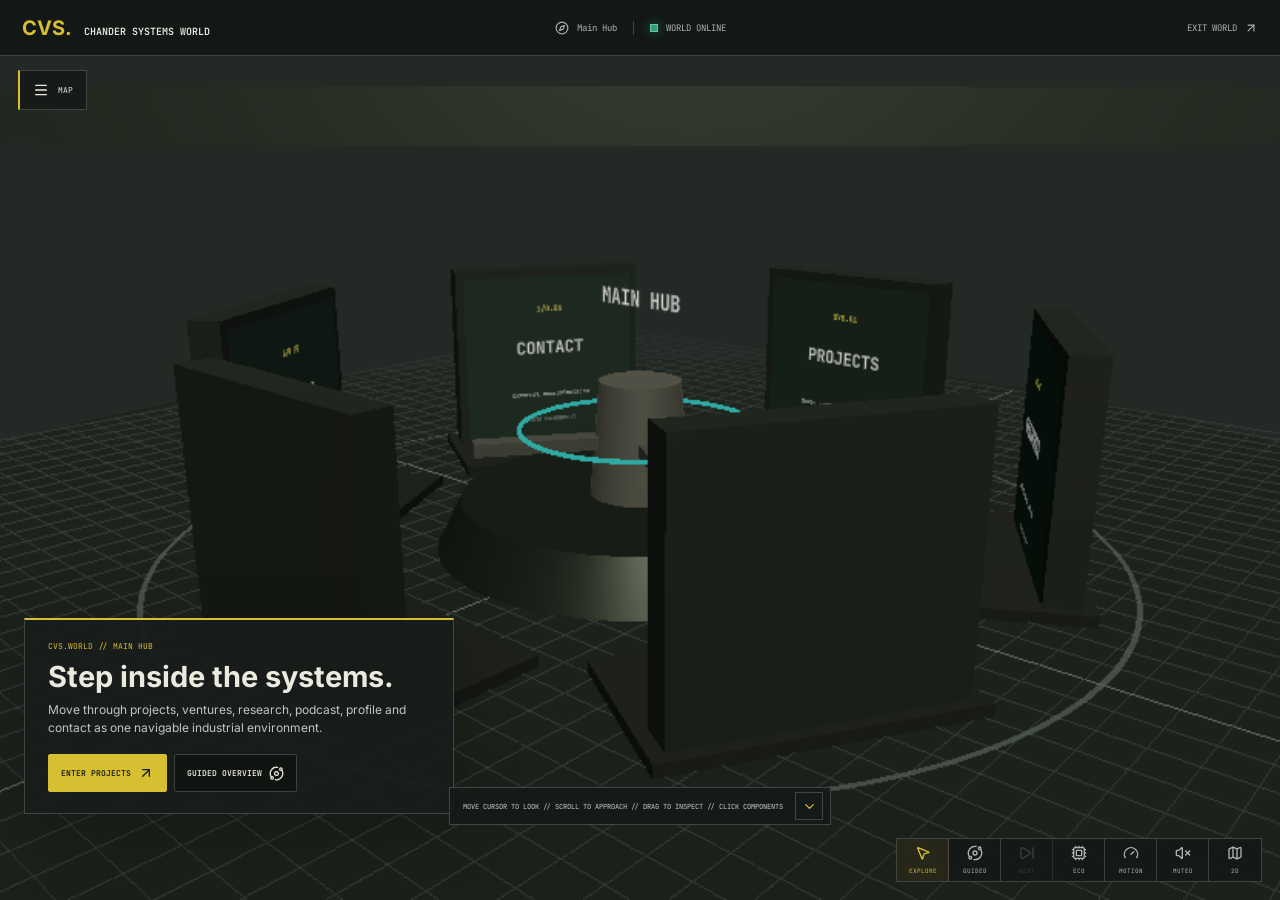
==== chander-portfolio/world/index.html @ 095a2e80 "Publish Chander portfolio deployment" ====
<!DOCTYPE html><html lang="en"><head><meta charSet="utf-8"/><link rel="preconnect" href="/" crossorigin=""/><meta name="viewport" content="width=device-width, initial-scale=1"/><link rel="stylesheet" href="/chander-portfolio/_next/static/chunks/0qh0tvttr1dg1.css" data-precedence="next"/><link rel="stylesheet" href="/chander-portfolio/_next/static/chunks/2qxoc62-tq6jc.css" data-precedence="next"/><link rel="preload" as="script" fetchPriority="low" href="/chander-portfolio/_next/static/chunks/1u8kf-cumb-f7.js"/><script src="/chander-portfolio/_next/static/chunks/0ro772wcmsc4w.js" async=""></script><script src="/chander-portfolio/_next/static/chunks/09uts2_ifw52c.js" async=""></script><script src="/chander-portfolio/_next/static/chunks/3jh1u-s3k0bkk.js" async=""></script><script src="/chander-portfolio/_next/static/chunks/turbopack-1hiw7lk862gdo.js" async=""></script><script src="/chander-portfolio/_next/static/chunks/158myu8e_yme3.js" async=""></script><script src="/chander-portfolio/_next/static/chunks/26le5fy8g_hta.js" async=""></script><script src="/chander-portfolio/_next/static/chunks/2op7e3p19cf33.js" async=""></script><script src="/chander-portfolio/_next/static/chunks/0wghgjiuj_kxo.js" async=""></script><script src="/chander-portfolio/_next/static/chunks/3t_c0poyshn_c.js" async=""></script><script src="/chander-portfolio/_next/static/chunks/0rt7elh2aigcx.js" async=""></script><title>Chander Systems World | Interactive Automation Portfolio</title><meta name="description" content="Explore Chander Vinayak Sharma&#x27;s industrial automation portfolio as an interactive 3D engineering world with a simulated Motion and Safety laboratory."/><link rel="icon" href="/chander-portfolio/icon.svg?icon.0dpcyqkmdi800.svg" sizes="any" type="image/svg+xml"/><script src="/chander-portfolio/_next/static/chunks/0cz1d0mv5g_q7.js" noModule=""></script></head><body><div hidden=""><!--$--><!--/$--></div><script>(()=>{try{const n=performance.getEntriesByType('navigation')[0];const full=n?.type==='reload'||!sessionStorage.getItem('cvs-normal-entry-ready-v1');document.documentElement.dataset.cvsLoader=full?'full':'skip'}catch(e){document.documentElement.dataset.cvsLoader='full'}})();</script><main class="world-module__HOetxW__worldShell " data-world-mode="hub" data-interaction-mode="EXPLORE" data-world-initialized="false" data-render-quality="balanced" data-reduced-motion="false" data-camera-transitioning="false" data-safety-cable-connected="false" data-last-machine-event="SYSTEM OFF // CONNECT SAFETY LOOP" data-material-state="OFF" data-material-last-event="CELL OFF // POWER ON TO INITIALIZE" data-material-running="false" data-material-alarm="" data-material-throughput="0" data-material-rejects="0" data-material-box-progress="0" data-systems-room="amr-fleet" data-systems-status="READY" data-systems-alarm="" data-systems-last-event="000 // ROOM INITIALIZED" data-systems-elapsed="0.00" data-systems-position="0.0000" data-reliability-rms="0.0000" data-reliability-baseline-progress="0.0000" data-kairolog-records="" data-kairolog-lag="" data-latrack-workflow="" data-selected-component="" data-inspection-layer="" data-hovered-component="" data-cable-dragging="false" data-active-movable-object-count="1"></main><!--$--><!--/$--><script src="/chander-portfolio/_next/static/chunks/1u8kf-cumb-f7.js" id="_R_" async=""></script><script>(self.__next_f=self.__next_f||[]).push([0])</script><script>self.__next_f.push([1,"1:\"$Sreact.fragment\"\n2:I[39756,[\"/chander-portfolio/_next/static/chunks/158myu8e_yme3.js\"],\"default\"]\n3:I[37457,[\"/chander-portfolio/_next/static/chunks/158myu8e_yme3.js\"],\"default\"]\n4:I[34202,[\"/chander-portfolio/_next/static/chunks/158myu8e_yme3.js\",\"/chander-portfolio/_next/static/chunks/26le5fy8g_hta.js\",\"/chander-portfolio/_next/static/chunks/2op7e3p19cf33.js\",\"/chander-portfolio/_next/static/chunks/0wghgjiuj_kxo.js\",\"/chander-portfolio/_next/static/chunks/3t_c0poyshn_c.js\",\"/chander-portfolio/_next/static/chunks/0rt7elh2aigcx.js\"],\"default\"]\n5:I[97367,[\"/chander-portfolio/_next/static/chunks/158myu8e_yme3.js\"],\"OutletBoundary\"]\n6:\"$Sreact.suspense\"\n9:I[97367,[\"/chander-portfolio/_next/static/chunks/158myu8e_yme3.js\"],\"ViewportBoundary\"]\nb:I[97367,[\"/chander-portfolio/_next/static/chunks/158myu8e_yme3.js\"],\"MetadataBoundary\"]\nd:I[68027,[\"/chander-portfolio/_next/static/chunks/158myu8e_yme3.js\"],\"default\",1]\n:HL[\"/chander-portfolio/_next/static/chunks/0qh0tvttr1dg1.css\",\"style\"]\n:HC[\"/\",\"\"]\n:HL[\"/chander-portfolio/_next/static/chunks/2qxoc62-tq6jc.css\",\"style\"]\n"])</script><script>self.__next_f.push([1,"0:{\"P\":null,\"c\":[\"\",\"world\",\"\"],\"q\":\"\",\"i\":false,\"f\":[[[\"\",{\"children\":[\"world\",{\"children\":[\"__PAGE__\",{}]}]},\"$undefined\",\"$undefined\",16],[[\"$\",\"$1\",\"c\",{\"children\":[[[\"$\",\"link\",\"0\",{\"rel\":\"stylesheet\",\"href\":\"/chander-portfolio/_next/static/chunks/0qh0tvttr1dg1.css\",\"precedence\":\"next\",\"crossOrigin\":\"$undefined\",\"nonce\":\"$undefined\"}],[\"$\",\"script\",\"script-0\",{\"src\":\"/chander-portfolio/_next/static/chunks/158myu8e_yme3.js\",\"async\":true,\"nonce\":\"$undefined\"}]],[\"$\",\"html\",null,{\"lang\":\"en\",\"children\":[\"$\",\"body\",null,{\"children\":[[\"$\",\"script\",null,{\"dangerouslySetInnerHTML\":{\"__html\":\"(()=\u003e{try{const n=performance.getEntriesByType('navigation')[0];const full=n?.type==='reload'||!sessionStorage.getItem('cvs-normal-entry-ready-v1');document.documentElement.dataset.cvsLoader=full?'full':'skip'}catch(e){document.documentElement.dataset.cvsLoader='full'}})();\"}}],[\"$\",\"$L2\",null,{\"parallelRouterKey\":\"children\",\"error\":\"$undefined\",\"errorStyles\":\"$undefined\",\"errorScripts\":\"$undefined\",\"template\":[\"$\",\"$L3\",null,{}],\"templateStyles\":\"$undefined\",\"templateScripts\":\"$undefined\",\"notFound\":[[[\"$\",\"title\",null,{\"children\":\"404: This page could not be found.\"}],[\"$\",\"div\",null,{\"style\":{\"fontFamily\":\"system-ui,\\\"Segoe UI\\\",Roboto,Helvetica,Arial,sans-serif,\\\"Apple Color Emoji\\\",\\\"Segoe UI Emoji\\\"\",\"height\":\"100vh\",\"textAlign\":\"center\",\"display\":\"flex\",\"flexDirection\":\"column\",\"alignItems\":\"center\",\"justifyContent\":\"center\"},\"children\":[\"$\",\"div\",null,{\"children\":[[\"$\",\"style\",null,{\"dangerouslySetInnerHTML\":{\"__html\":\"body{color:#000;background:#fff;margin:0}.next-error-h1{border-right:1px solid rgba(0,0,0,.3)}@media (prefers-color-scheme:dark){body{color:#fff;background:#000}.next-error-h1{border-right:1px solid rgba(255,255,255,.3)}}\"}}],[\"$\",\"h1\",null,{\"className\":\"next-error-h1\",\"style\":{\"display\":\"inline-block\",\"margin\":\"0 20px 0 0\",\"padding\":\"0 23px 0 0\",\"fontSize\":24,\"fontWeight\":500,\"verticalAlign\":\"top\",\"lineHeight\":\"49px\"},\"children\":404}],[\"$\",\"div\",null,{\"style\":{\"display\":\"inline-block\"},\"children\":[\"$\",\"h2\",null,{\"style\":{\"fontSize\":14,\"fontWeight\":400,\"lineHeight\":\"49px\",\"margin\":0},\"children\":\"This page could not be found.\"}]}]]}]}]],[]],\"forbidden\":\"$undefined\",\"unauthorized\":\"$undefined\"}]]}]}]]}],{\"children\":[[\"$\",\"$1\",\"c\",{\"children\":[null,[\"$\",\"$L2\",null,{\"parallelRouterKey\":\"children\",\"error\":\"$undefined\",\"errorStyles\":\"$undefined\",\"errorScripts\":\"$undefined\",\"template\":[\"$\",\"$L3\",null,{}],\"templateStyles\":\"$undefined\",\"templateScripts\":\"$undefined\",\"notFound\":\"$undefined\",\"forbidden\":\"$undefined\",\"unauthorized\":\"$undefined\"}]]}],{\"children\":[[\"$\",\"$1\",\"c\",{\"children\":[[\"$\",\"$L4\",null,{}],[[\"$\",\"link\",\"0\",{\"rel\":\"stylesheet\",\"href\":\"/chander-portfolio/_next/static/chunks/2qxoc62-tq6jc.css\",\"precedence\":\"next\",\"crossOrigin\":\"$undefined\",\"nonce\":\"$undefined\"}],[\"$\",\"script\",\"script-0\",{\"src\":\"/chander-portfolio/_next/static/chunks/26le5fy8g_hta.js\",\"async\":true,\"nonce\":\"$undefined\"}],[\"$\",\"script\",\"script-1\",{\"src\":\"/chander-portfolio/_next/static/chunks/2op7e3p19cf33.js\",\"async\":true,\"nonce\":\"$undefined\"}],[\"$\",\"script\",\"script-2\",{\"src\":\"/chander-portfolio/_next/static/chunks/0wghgjiuj_kxo.js\",\"async\":true,\"nonce\":\"$undefined\"}],[\"$\",\"script\",\"script-3\",{\"src\":\"/chander-portfolio/_next/static/chunks/3t_c0poyshn_c.js\",\"async\":true,\"nonce\":\"$undefined\"}],[\"$\",\"script\",\"script-4\",{\"src\":\"/chander-portfolio/_next/static/chunks/0rt7elh2aigcx.js\",\"async\":true,\"nonce\":\"$undefined\"}]],[\"$\",\"$L5\",null,{\"children\":[\"$\",\"$6\",null,{\"name\":\"Next.MetadataOutlet\",\"children\":\"$@7\"}]}]]}],{},null,false,null]},null,false,\"$@8\"]},null,false,null],[\"$\",\"$1\",\"h\",{\"children\":[null,[\"$\",\"$L9\",null,{\"children\":\"$La\"}],[\"$\",\"div\",null,{\"hidden\":true,\"children\":[\"$\",\"$Lb\",null,{\"children\":[\"$\",\"$6\",null,{\"name\":\"Next.Metadata\",\"children\":\"$Lc\"}]}]}],null]}],false]],\"m\":\"$undefined\",\"G\":[\"$d\",[[\"$\",\"link\",\"0\",{\"rel\":\"stylesheet\",\"href\":\"/chander-portfolio/_next/static/chunks/0qh0tvttr1dg1.css\",\"precedence\":\"next\",\"crossOrigin\":\"$undefined\",\"nonce\":\"$undefined\"}]]],\"S\":true,\"h\":null,\"s\":\"$undefined\",\"l\":\"$undefined\",\"p\":\"$undefined\",\"d\":\"$undefined\",\"b\":\"uqc1agG-y_qn7TVQgQm7L\"}\n"])</script><script>self.__next_f.push([1,"e:[]\n8:\"$We\"\n"])</script><script>self.__next_f.push([1,"a:[[\"$\",\"meta\",\"0\",{\"charSet\":\"utf-8\"}],[\"$\",\"meta\",\"1\",{\"name\":\"viewport\",\"content\":\"width=device-width, initial-scale=1\"}]]\n"])</script><script>self.__next_f.push([1,"f:I[27201,[\"/chander-portfolio/_next/static/chunks/158myu8e_yme3.js\"],\"IconMark\"]\n7:null\nc:[[\"$\",\"title\",\"0\",{\"children\":\"Chander Systems World | Interactive Automation Portfolio\"}],[\"$\",\"meta\",\"1\",{\"name\":\"description\",\"content\":\"Explore Chander Vinayak Sharma's industrial automation portfolio as an interactive 3D engineering world with a simulated Motion and Safety laboratory.\"}],[\"$\",\"link\",\"2\",{\"rel\":\"icon\",\"href\":\"/chander-portfolio/icon.svg?icon.0dpcyqkmdi800.svg\",\"sizes\":\"any\",\"type\":\"image/svg+xml\"}],[\"$\",\"$Lf\",\"3\",{}]]\n"])</script></body></html>
---- chander-portfolio/_next/static/chunks/0qh0tvttr1dg1.css ----
@font-face{font-family:Inter;font-style:normal;font-display:swap;font-weight:400;src:url(../media/inter-cyrillic-ext-400-normal.3vm4r-qr3_yee.woff2)format("woff2"),url(../media/inter-cyrillic-ext-400-normal.2e4vdgi7dy-n4.woff)format("woff");unicode-range:U+460-52F,U+1C80-1C8A,U+20B4,U+2DE0-2DFF,U+A640-A69F,U+FE2E-FE2F}@font-face{font-family:Inter;font-style:normal;font-display:swap;font-weight:400;src:url(../media/inter-cyrillic-400-normal.1nwx-p2ngx2yg.woff2)format("woff2"),url(../media/inter-cyrillic-400-normal.2jms6gqb5gbhf.woff)format("woff");unicode-range:U+301,U+400-45F,U+490-491,U+4B0-4B1,U+2116}@font-face{font-family:Inter;font-style:normal;font-display:swap;font-weight:400;src:url(../media/inter-greek-ext-400-normal.2gr4b827yb2_q.woff2)format("woff2"),url(../media/inter-greek-ext-400-normal.38g6916w0wpxs.woff)format("woff");unicode-range:U+1F??}@font-face{font-family:Inter;font-style:normal;font-display:swap;font-weight:400;src:url(../media/inter-greek-400-normal.402ep76-j03q8.woff2)format("woff2"),url(../media/inter-greek-400-normal.2x8hqgpakc599.woff)format("woff");unicode-range:U+370-377,U+37A-37F,U+384-38A,U+38C,U+38E-3A1,U+3A3-3FF}@font-face{font-family:Inter;font-style:normal;font-display:swap;font-weight:400;src:url(../media/inter-vietnamese-400-normal.1sl-kw9vnef9y.woff2)format("woff2"),url(../media/inter-vietnamese-400-normal.3206qgbkgsfc6.woff)format("woff");unicode-range:U+102-103,U+110-111,U+128-129,U+168-169,U+1A0-1A1,U+1AF-1B0,U+300-301,U+303-304,U+308-309,U+323,U+329,U+1EA0-1EF9,U+20AB}@font-face{font-family:Inter;font-style:normal;font-display:swap;font-weight:400;src:url(../media/inter-latin-ext-400-normal.1aowtwjb6jex7.woff2)format("woff2"),url(../media/inter-latin-ext-400-normal.0zt1v0rj9tqox.woff)format("woff");unicode-range:U+100-2BA,U+2BD-2C5,U+2C7-2CC,U+2CE-2D7,U+2DD-2FF,U+304,U+308,U+329,U+1D00-1DBF,U+1E00-1E9F,U+1EF2-1EFF,U+2020,U+20A0-20AB,U+20AD-20C0,U+2113,U+2C60-2C7F,U+A720-A7FF}@font-face{font-family:Inter;font-style:normal;font-display:swap;font-weight:400;src:url(../media/inter-latin-400-normal.2qdljeg3s-lsl.woff2)format("woff2"),url(../media/inter-latin-400-normal.102grxki9ek3x.woff)format("woff");unicode-range:U+??,U+131,U+152-153,U+2BB-2BC,U+2C6,U+2DA,U+2DC,U+304,U+308,U+329,U+2000-206F,U+20AC,U+2122,U+2191,U+2193,U+2212,U+2215,U+FEFF,U+FFFD}
@font-face{font-family:Inter;font-style:normal;font-display:swap;font-weight:600;src:url(../media/inter-cyrillic-ext-600-normal.341-hvs74ljp4.woff2)format("woff2"),url(../media/inter-cyrillic-ext-600-normal.1of5i9-_e5ga4.woff)format("woff");unicode-range:U+460-52F,U+1C80-1C8A,U+20B4,U+2DE0-2DFF,U+A640-A69F,U+FE2E-FE2F}@font-face{font-family:Inter;font-style:normal;font-display:swap;font-weight:600;src:url(../media/inter-cyrillic-600-normal.0tppy39gl-lzn.woff2)format("woff2"),url(../media/inter-cyrillic-600-normal.3jalm3505289h.woff)format("woff");unicode-range:U+301,U+400-45F,U+490-491,U+4B0-4B1,U+2116}@font-face{font-family:Inter;font-style:normal;font-display:swap;font-weight:600;src:url(../media/inter-greek-ext-600-normal.20m9kgz843wth.woff2)format("woff2"),url(../media/inter-greek-ext-600-normal.3vzrk1-4zat7v.woff)format("woff");unicode-range:U+1F??}@font-face{font-family:Inter;font-style:normal;font-display:swap;font-weight:600;src:url(../media/inter-greek-600-normal.2ove9n9b8_3hb.woff2)format("woff2"),url(../media/inter-greek-600-normal.3aakp9m92tg2m.woff)format("woff");unicode-range:U+370-377,U+37A-37F,U+384-38A,U+38C,U+38E-3A1,U+3A3-3FF}@font-face{font-family:Inter;font-style:normal;font-display:swap;font-weight:600;src:url(../media/inter-vietnamese-600-normal.0m_wd36g8rw-r.woff2)format("woff2"),url(../media/inter-vietnamese-600-normal.0dwa77f5pp57q.woff)format("woff");unicode-range:U+102-103,U+110-111,U+128-129,U+168-169,U+1A0-1A1,U+1AF-1B0,U+300-301,U+303-304,U+308-309,U+323,U+329,U+1EA0-1EF9,U+20AB}@font-face{font-family:Inter;font-style:normal;font-display:swap;font-weight:600;src:url(../media/inter-latin-ext-600-normal.1zn8rwi8y9u6i.woff2)format("woff2"),url(../media/inter-latin-ext-600-normal.1pfmybho54-ry.woff)format("woff");unicode-range:U+100-2BA,U+2BD-2C5,U+2C7-2CC,U+2CE-2D7,U+2DD-2FF,U+304,U+308,U+329,U+1D00-1DBF,U+1E00-1E9F,U+1EF2-1EFF,U+2020,U+20A0-20AB,U+20AD-20C0,U+2113,U+2C60-2C7F,U+A720-A7FF}@font-face{font-family:Inter;font-style:normal;font-display:swap;font-weight:600;src:url(../media/inter-latin-600-normal.2dov6rjg62vru.woff2)format("woff2"),url(../media/inter-latin-600-normal.2mum3nstrlzrd.woff)format("woff");unicode-range:U+??,U+131,U+152-153,U+2BB-2BC,U+2C6,U+2DA,U+2DC,U+304,U+308,U+329,U+2000-206F,U+20AC,U+2122,U+2191,U+2193,U+2212,U+2215,U+FEFF,U+FFFD}
@font-face{font-family:Inter;font-style:normal;font-display:swap;font-weight:700;src:url(../media/inter-cyrillic-ext-700-normal.3ckkpi--x2os1.woff2)format("woff2"),url(../media/inter-cyrillic-ext-700-normal.3dxmsbxujhx46.woff)format("woff");unicode-range:U+460-52F,U+1C80-1C8A,U+20B4,U+2DE0-2DFF,U+A640-A69F,U+FE2E-FE2F}@font-face{font-family:Inter;font-style:normal;font-display:swap;font-weight:700;src:url(../media/inter-cyrillic-700-normal.0gg1d0-0b9ut0.woff2)format("woff2"),url(../media/inter-cyrillic-700-normal.2axi65e8cn602.woff)format("woff");unicode-range:U+301,U+400-45F,U+490-491,U+4B0-4B1,U+2116}@font-face{font-family:Inter;font-style:normal;font-display:swap;font-weight:700;src:url(../media/inter-greek-ext-700-normal.24op6t-yeckl-.woff2)format("woff2"),url(../media/inter-greek-ext-700-normal.0u773jmkidix4.woff)format("woff");unicode-range:U+1F??}@font-face{font-family:Inter;font-style:normal;font-display:swap;font-weight:700;src:url(../media/inter-greek-700-normal.3vfem_i2rj42n.woff2)format("woff2"),url(../media/inter-greek-700-normal.3q6n5k1zguxil.woff)format("woff");unicode-range:U+370-377,U+37A-37F,U+384-38A,U+38C,U+38E-3A1,U+3A3-3FF}@font-face{font-family:Inter;font-style:normal;font-display:swap;font-weight:700;src:url(../media/inter-vietnamese-700-normal.0b-htgf_q_fie.woff2)format("woff2"),url(../media/inter-vietnamese-700-normal.2c7g6fvsrqi3p.woff)format("woff");unicode-range:U+102-103,U+110-111,U+128-129,U+168-169,U+1A0-1A1,U+1AF-1B0,U+300-301,U+303-304,U+308-309,U+323,U+329,U+1EA0-1EF9,U+20AB}@font-face{font-family:Inter;font-style:normal;font-display:swap;font-weight:700;src:url(../media/inter-latin-ext-700-normal.2yxivqwrhow2d.woff2)format("woff2"),url(../media/inter-latin-ext-700-normal.0g4_n0pq31d8c.woff)format("woff");unicode-range:U+100-2BA,U+2BD-2C5,U+2C7-2CC,U+2CE-2D7,U+2DD-2FF,U+304,U+308,U+329,U+1D00-1DBF,U+1E00-1E9F,U+1EF2-1EFF,U+2020,U+20A0-20AB,U+20AD-20C0,U+2113,U+2C60-2C7F,U+A720-A7FF}@font-face{font-family:Inter;font-style:normal;font-display:swap;font-weight:700;src:url(../media/inter-latin-700-normal.4421omqeymgmp.woff2)format("woff2"),url(../media/inter-latin-700-normal.2u2w-uf8g45lc.woff)format("woff");unicode-range:U+??,U+131,U+152-153,U+2BB-2BC,U+2C6,U+2DA,U+2DC,U+304,U+308,U+329,U+2000-206F,U+20AC,U+2122,U+2191,U+2193,U+2212,U+2215,U+FEFF,U+FFFD}
@font-face{font-family:JetBrains Mono;font-style:normal;font-display:swap;font-weight:400;src:url(../media/jetbrains-mono-cyrillic-ext-400-normal.2xgjnt7tqh9_7.woff2)format("woff2"),url(../media/jetbrains-mono-cyrillic-ext-400-normal.2k9shvy03yibn.woff)format("woff");unicode-range:U+460-52F,U+1C80-1C8A,U+20B4,U+2DE0-2DFF,U+A640-A69F,U+FE2E-FE2F}@font-face{font-family:JetBrains Mono;font-style:normal;font-display:swap;font-weight:400;src:url(../media/jetbrains-mono-cyrillic-400-normal.0qoulnxh80yge.woff2)format("woff2"),url(../media/jetbrains-mono-cyrillic-400-normal.0-x1dsk872q42.woff)format("woff");unicode-range:U+301,U+400-45F,U+490-491,U+4B0-4B1,U+2116}@font-face{font-family:JetBrains Mono;font-style:normal;font-display:swap;font-weight:400;src:url(../media/jetbrains-mono-greek-400-normal.0_-0tsqse47zs.woff2)format("woff2"),url(../media/jetbrains-mono-greek-400-normal.3y1-6__cta0i8.woff)format("woff");unicode-range:U+370-377,U+37A-37F,U+384-38A,U+38C,U+38E-3A1,U+3A3-3FF}@font-face{font-family:JetBrains Mono;font-style:normal;font-display:swap;font-weight:400;src:url(../media/jetbrains-mono-vietnamese-400-normal.2_8hwz_kagcew.woff2)format("woff2"),url(../media/jetbrains-mono-vietnamese-400-normal.1lu2dr36-r4uv.woff)format("woff");unicode-range:U+102-103,U+110-111,U+128-129,U+168-169,U+1A0-1A1,U+1AF-1B0,U+300-301,U+303-304,U+308-309,U+323,U+329,U+1EA0-1EF9,U+20AB}@font-face{font-family:JetBrains Mono;font-style:normal;font-display:swap;font-weight:400;src:url(../media/jetbrains-mono-latin-ext-400-normal.1y03up-y7l7i4.woff2)format("woff2"),url(../media/jetbrains-mono-latin-ext-400-normal.02j2uvbtesu5k.woff)format("woff");unicode-range:U+100-2BA,U+2BD-2C5,U+2C7-2CC,U+2CE-2D7,U+2DD-2FF,U+304,U+308,U+329,U+1D00-1DBF,U+1E00-1E9F,U+1EF2-1EFF,U+2020,U+20A0-20AB,U+20AD-20C0,U+2113,U+2C60-2C7F,U+A720-A7FF}@font-face{font-family:JetBrains Mono;font-style:normal;font-display:swap;font-weight:400;src:url(../media/jetbrains-mono-latin-400-normal.3crsbyy6lh6yf.woff2)format("woff2"),url(../media/jetbrains-mono-latin-400-normal.2-1gwgi1uvl-u.woff)format("woff");unicode-range:U+??,U+131,U+152-153,U+2BB-2BC,U+2C6,U+2DA,U+2DC,U+304,U+308,U+329,U+2000-206F,U+20AC,U+2122,U+2191,U+2193,U+2212,U+2215,U+FEFF,U+FFFD}
@font-face{font-family:JetBrains Mono;font-style:normal;font-display:swap;font-weight:600;src:url(../media/jetbrains-mono-cyrillic-ext-600-normal.3y4n68j745l_1.woff2)format("woff2"),url(../media/jetbrains-mono-cyrillic-ext-600-normal.3xb4xhtv_lk6j.woff)format("woff");unicode-range:U+460-52F,U+1C80-1C8A,U+20B4,U+2DE0-2DFF,U+A640-A69F,U+FE2E-FE2F}@font-face{font-family:JetBrains Mono;font-style:normal;font-display:swap;font-weight:600;src:url(../media/jetbrains-mono-cyrillic-600-normal.31s9lr8d8pejk.woff2)format("woff2"),url(../media/jetbrains-mono-cyrillic-600-normal.0_9wqfk4kqf-v.woff)format("woff");unicode-range:U+301,U+400-45F,U+490-491,U+4B0-4B1,U+2116}@font-face{font-family:JetBrains Mono;font-style:normal;font-display:swap;font-weight:600;src:url(../media/jetbrains-mono-greek-600-normal.3f1c2u9vcvn5w.woff2)format("woff2"),url(../media/jetbrains-mono-greek-600-normal.2k0wmmd-ig2og.woff)format("woff");unicode-range:U+370-377,U+37A-37F,U+384-38A,U+38C,U+38E-3A1,U+3A3-3FF}@font-face{font-family:JetBrains Mono;font-style:normal;font-display:swap;font-weight:600;src:url(../media/jetbrains-mono-vietnamese-600-normal.37cz5cj47erdg.woff2)format("woff2"),url(../media/jetbrains-mono-vietnamese-600-normal.0fn2xt3zfg3a5.woff)format("woff");unicode-range:U+102-103,U+110-111,U+128-129,U+168-169,U+1A0-1A1,U+1AF-1B0,U+300-301,U+303-304,U+308-309,U+323,U+329,U+1EA0-1EF9,U+20AB}@font-face{font-family:JetBrains Mono;font-style:normal;font-display:swap;font-weight:600;src:url(../media/jetbrains-mono-latin-ext-600-normal.12mh91he4a1qo.woff2)format("woff2"),url(../media/jetbrains-mono-latin-ext-600-normal.0lhg6spedegg5.woff)format("woff");unicode-range:U+100-2BA,U+2BD-2C5,U+2C7-2CC,U+2CE-2D7,U+2DD-2FF,U+304,U+308,U+329,U+1D00-1DBF,U+1E00-1E9F,U+1EF2-1EFF,U+2020,U+20A0-20AB,U+20AD-20C0,U+2113,U+2C60-2C7F,U+A720-A7FF}@font-face{font-family:JetBrains Mono;font-style:normal;font-display:swap;font-weight:600;src:url(../media/jetbrains-mono-latin-600-normal.2mm922pe315l1.woff2)format("woff2"),url(../media/jetbrains-mono-latin-600-normal.28pz06g_9sy0y.woff)format("woff");unicode-range:U+??,U+131,U+152-153,U+2BB-2BC,U+2C6,U+2DA,U+2DC,U+304,U+308,U+329,U+2000-206F,U+20AC,U+2122,U+2191,U+2193,U+2212,U+2215,U+FEFF,U+FFFD}
@font-face{font-family:JetBrains Mono;font-style:normal;font-display:swap;font-weight:700;src:url(../media/jetbrains-mono-cyrillic-ext-700-normal.3_re1_vi8smkt.woff2)format("woff2"),url(../media/jetbrains-mono-cyrillic-ext-700-normal.0n74mzw-xkcf_.woff)format("woff");unicode-range:U+460-52F,U+1C80-1C8A,U+20B4,U+2DE0-2DFF,U+A640-A69F,U+FE2E-FE2F}@font-face{font-family:JetBrains Mono;font-style:normal;font-display:swap;font-weight:700;src:url(../media/jetbrains-mono-cyrillic-700-normal.03lqm2majmr0o.woff2)format("woff2"),url(../media/jetbrains-mono-cyrillic-700-normal.3to38b2det_08.woff)format("woff");unicode-range:U+301,U+400-45F,U+490-491,U+4B0-4B1,U+2116}@font-face{font-family:JetBrains Mono;font-style:normal;font-display:swap;font-weight:700;src:url(../media/jetbrains-mono-greek-700-normal.1umspahawg74g.woff2)format("woff2"),url(../media/jetbrains-mono-greek-700-normal.2sl-f5vk9r2uz.woff)format("woff");unicode-range:U+370-377,U+37A-37F,U+384-38A,U+38C,U+38E-3A1,U+3A3-3FF}@font-face{font-family:JetBrains Mono;font-style:normal;font-display:swap;font-weight:700;src:url(../media/jetbrains-mono-vietnamese-700-normal.0ae5b7qyx6wef.woff2)format("woff2"),url(../media/jetbrains-mono-vietnamese-700-normal.02oh1r7_ym-l4.woff)format("woff");unicode-range:U+102-103,U+110-111,U+128-129,U+168-169,U+1A0-1A1,U+1AF-1B0,U+300-301,U+303-304,U+308-309,U+323,U+329,U+1EA0-1EF9,U+20AB}@font-face{font-family:JetBrains Mono;font-style:normal;font-display:swap;font-weight:700;src:url(../media/jetbrains-mono-latin-ext-700-normal.2hg34p-yvum_k.woff2)format("woff2"),url(../media/jetbrains-mono-latin-ext-700-normal.45a02o0qapeir.woff)format("woff");unicode-range:U+100-2BA,U+2BD-2C5,U+2C7-2CC,U+2CE-2D7,U+2DD-2FF,U+304,U+308,U+329,U+1D00-1DBF,U+1E00-1E9F,U+1EF2-1EFF,U+2020,U+20A0-20AB,U+20AD-20C0,U+2113,U+2C60-2C7F,U+A720-A7FF}@font-face{font-family:JetBrains Mono;font-style:normal;font-display:swap;font-weight:700;src:url(../media/jetbrains-mono-latin-700-normal.1ydlpv6k6mttm.woff2)format("woff2"),url(../media/jetbrains-mono-latin-700-normal.3rj35zxzh_fh4.woff)format("woff");unicode-range:U+??,U+131,U+152-153,U+2BB-2BC,U+2C6,U+2DA,U+2DC,U+304,U+308,U+329,U+2000-206F,U+20AC,U+2122,U+2191,U+2193,U+2212,U+2215,U+FEFF,U+FFFD}
:root{--paper:#e8e2d7;--ink:#1d201f;--graphite:#242622;--signal:#d8c500;--cyan:#199f9b;--line:#1d201f3d;--pointer-x:0px;--pointer-y:0px;--lightningcss-light:initial;--lightningcss-dark: ;color-scheme:light}*{box-sizing:border-box}html{scroll-behavior:smooth;background:var(--paper);max-width:100%;overflow-x:clip}body{color:var(--ink);background:var(--paper);letter-spacing:0;max-width:100%;margin:0;font-family:Inter,Arial,sans-serif;overflow-x:clip}.cinematic-root{--page-progress:0;isolation:isolate;width:100%;max-width:100%;position:relative;overflow-x:clip}.route-curtain{z-index:300;color:#f0ece3;pointer-events:none;background:#171917;grid-template-columns:repeat(3,1fr);transition:transform .76s cubic-bezier(.76,0,.24,1);display:grid;position:fixed;inset:0;overflow:hidden;transform:translateY(-104%)}.route-curtain span{background:repeating-linear-gradient(0deg,#0000 0 44px,#ffffff0a 44px 45px),linear-gradient(140deg,#1e211e,#101210);border-right:1px solid #ffffff24}.route-curtain span:nth-child(2){transition-delay:45ms}.route-curtain span:nth-child(3){transition-delay:90ms}.route-curtain b{letter-spacing:0;font-family:JetBrains Mono,monospace;font-size:10px;position:absolute;bottom:4vw;right:4vw}.cinematic-root.is-leaving .route-curtain{transform:translateY(0)}.cinematic-grain{z-index:90;opacity:.065;mix-blend-mode:soft-light;pointer-events:none;background:repeating-linear-gradient(91deg,#0000 0 3px,#ffffff14 3px 4px) 0 0/17px 19px,repeating-linear-gradient(4deg,#0000 0 5px,#00000014 5px 6px) 0 0/23px 29px;animation:.52s steps(2,end) infinite grain-drift;position:fixed;inset:0}.scroll-telemetry{z-index:80;color:#f5f0e8d1;mix-blend-mode:difference;pointer-events:none;grid-template-columns:auto 92px;align-items:center;gap:10px;font-family:JetBrains Mono,monospace;font-size:7px;display:grid;position:fixed;bottom:20px;left:22px}.scroll-telemetry i{background:#ffffff42;width:92px;height:2px;position:relative}.scroll-telemetry i:after{content:"";transform:scaleX(var(--page-progress));transform-origin:0;background:#fff;position:absolute;inset:0}[data-cine-reveal],[data-cine-frame],[data-cine-shift],[data-cine-line]{will-change:transform, opacity, clip-path, filter}button,a{color:inherit;font:inherit}a{text-decoration:none}button:focus-visible,a:focus-visible{outline-offset:4px;outline:2px solid}.sr-only{clip:rect(0, 0, 0, 0);white-space:nowrap;border:0;width:1px;height:1px;margin:-1px;padding:0;position:absolute;overflow:hidden}.site-nav{z-index:50;color:#f3eee4;pointer-events:none;background:linear-gradient(#0c0d0cad,#0000);grid-template-columns:1fr auto;align-items:center;min-height:68px;padding:0 38px;display:grid;position:fixed;top:0;left:0;right:0}.site-nav>*{pointer-events:auto}.site-mark{align-items:baseline;gap:12px;width:max-content;display:inline-flex}.site-mark strong{font-size:21px;line-height:1.05}.site-mark span,.site-nav nav a{font-family:JetBrains Mono,monospace;font-size:10px;font-weight:700}.site-nav nav{align-items:center;gap:26px;display:flex}.site-nav nav a{padding:9px 0;position:relative}.site-nav nav a:after{content:"";transform-origin:100%;background:currentColor;height:1px;transition:transform .26s;position:absolute;bottom:4px;left:0;right:0;transform:scaleX(0)}.site-nav nav a:hover:after{transform-origin:0;transform:scaleX(1)}.site-nav--inverse{color:var(--route-ink,var(--ink));background:linear-gradient(180deg, color-mix(in srgb, var(--route-surface,var(--paper)) 92%, transparent), transparent)}.nav-toggle{width:40px;height:40px;color:inherit;background:0 0;border:1px solid;place-items:center;padding:0;display:none}.editorial-site{background:var(--paper)}.workbench-hero{--hero-scale:1.035;--hero-scroll-y:0px;color:#f5f0e8;background:#1a211f;min-height:calc(100svh - 28px);position:relative;overflow:hidden}.workbench-image,.hero-shade{position:absolute;inset:-14px}.workbench-image{background-image:var(--hero-image);transform:translate3d(var(--pointer-x), calc(var(--pointer-y) + var(--hero-scroll-y)), 0) scale(var(--hero-scale));background-position:50%;background-size:cover;transition:transform .9s cubic-bezier(.2,.8,.2,1);animation:1.4s cubic-bezier(.16,1,.3,1) both hero-arrive}.hero-shade{background:linear-gradient(90deg,#0a0e0dd9 0%,#0a0e0d80 38%,#0000 69%),linear-gradient(#0000 58%,#080a0994),linear-gradient(#080a096b,#0000 28%)}.hero-copy{z-index:2;width:min(760px,62vw);position:absolute;top:18%;left:3.2%}.eyebrow,.section-code,.project-hero-copy>span,.channel-hero-copy>span,.chapter-copy>span,.project-status,.route-section-label,.studio-caption,.object-instruction{text-transform:uppercase;font-family:JetBrains Mono,monospace;font-size:10px;font-weight:700}.hero-copy h1{margin:22px 0 28px;font-size:108px;font-weight:700;line-height:1.05;display:grid}.hero-copy h1 span:last-child{color:#e2d81b}.hero-copy p{color:#f8f4eddb;width:min(620px,92%);margin:0;font-size:19px;line-height:1.55}.hero-index{z-index:2;-webkit-backdrop-filter:blur(10px);backdrop-filter:blur(10px);background:#0a0c0b8f;border:1px solid #ffffff40;grid-template-columns:repeat(3,150px);display:grid;position:absolute;bottom:62px;right:3.2%}.hero-index>div{border-right:1px solid #ffffff2e;gap:4px;min-width:0;padding:18px;display:grid}.hero-index>div:last-child{border-right:0}.hero-index strong{font-size:31px}.hero-index span{color:#ffffffad;font-family:JetBrains Mono,monospace;font-size:8px;line-height:1.4}.scroll-cue{z-index:2;align-items:center;gap:10px;display:flex;position:absolute;bottom:24px;left:50%;transform:translate(-50%)}.scroll-cue svg{animation:1.5s ease-in-out infinite cue-bob}.scroll-cue span{font-family:JetBrains Mono,monospace;font-size:9px;font-weight:700}.practice-statement{min-height:82vh;color:var(--ink);background:linear-gradient(90deg, transparent 49.9%, #1d201f14 50%, transparent 50.1%), var(--paper);border-bottom:1px solid var(--line);grid-template-columns:120px minmax(0,1fr);gap:7vw;padding:110px 6vw 80px;display:grid}.section-code{color:#6e716c;padding-top:10px}.practice-statement h2,.channel-directory h2{max-width:1080px;margin:0;font-size:68px;line-height:.98}.practice-statement p,.channel-directory header>p{color:#555951;max-width:760px;margin:38px 0 0;font-size:20px;line-height:1.65}.practice-loop{grid-column:2;align-self:end;align-items:center;gap:12px;margin-top:80px;font-family:JetBrains Mono,monospace;font-size:10px;font-weight:700;display:flex}.practice-loop i{background:var(--signal);width:min(90px,7vw);height:1px}.work-index{background:#8b8980;grid-template-columns:minmax(0,48%) minmax(0,52%);display:grid;position:relative}.work-sticky{height:100svh;position:sticky;top:0;overflow:hidden}.work-studio{background-color:var(--scene-surface);width:100%;height:100%;animation:.85s cubic-bezier(.16,1,.3,1) both studio-arrive;position:relative;overflow:hidden}.studio-photo,.project-photo{background-image:var(--scene-image);filter:saturate(.78)contrast(1.06);background-position:50%;background-size:cover;animation:11s ease-in-out infinite alternate media-breathe;position:absolute;inset:-5%;transform:scale(1.05)}.work-studio:before,.project-world:before{content:"";z-index:2;background:linear-gradient(90deg, color-mix(in srgb, var(--scene-surface,var(--route-surface)) 64%, transparent), transparent 44%), linear-gradient(0deg, color-mix(in srgb, var(--scene-surface,var(--route-surface)) 46%, transparent), transparent 38%), repeating-linear-gradient(0deg, transparent 0 71px, #ffffff14 71px 72px);pointer-events:none;position:absolute;inset:0}.work-studio canvas,.project-world canvas,.channel-world canvas{display:block;width:100%!important;height:100%!important}.work-studio canvas{z-index:3;opacity:.92;mix-blend-mode:multiply;inset:0;-webkit-mask-image:linear-gradient(90deg,#0000 1%,#0000003d 28%,#000 62%);mask-image:linear-gradient(90deg,#0000 1%,#0000003d 28%,#000 62%);position:absolute!important}.studio-caption{z-index:5;color:#f5f0e7;-webkit-backdrop-filter:blur(8px);backdrop-filter:blur(8px);background:#181a18b8;border:1px solid #ffffff47;align-items:center;gap:12px;padding:10px 12px;display:flex;position:absolute;bottom:24px;right:24px}.work-chapters{z-index:2;position:relative}.work-chapter{min-height:100svh;color:var(--chapter-ink);background:linear-gradient(135deg, transparent 0 68%, color-mix(in srgb, var(--chapter-accent) 13%, transparent) 68%), var(--chapter-surface);border-bottom:1px solid color-mix(in srgb, var(--chapter-ink) 24%, transparent);grid-template-columns:80px minmax(0,1fr);gap:24px;padding:11vh 5vw 8vh;display:grid;position:relative}.chapter-number{color:var(--chapter-accent);padding-top:7px;font-family:JetBrains Mono,monospace;font-size:15px;font-weight:700}.chapter-copy{align-self:center;min-width:0}.chapter-copy h2{overflow-wrap:anywhere;max-width:740px;margin:14px 0 20px;font-size:54px;line-height:.98}.chapter-subtitle{max-width:720px;margin:0 0 24px;font-family:JetBrains Mono,monospace;font-weight:700;font-size:13px!important}.chapter-copy>p:not(.chapter-subtitle){max-width:680px;margin:0;font-size:17px;line-height:1.65}.chapter-use{border-left:3px solid var(--chapter-accent);gap:8px;max-width:680px;margin-top:28px;padding:18px 0 18px 18px;display:grid}.chapter-use small{font-family:JetBrains Mono,monospace;font-size:9px}.chapter-use strong{font-size:15px;line-height:1.5}.editorial-metrics{border-block:1px solid color-mix(in srgb, var(--chapter-ink) 28%, transparent);grid-template-columns:repeat(3,1fr);max-width:680px;margin-top:32px;display:grid}.editorial-metrics>div{gap:5px;min-width:0;padding:16px 12px 16px 0;display:grid}.editorial-metrics strong{overflow-wrap:anywhere;font-size:23px}.editorial-metrics span{font-family:JetBrains Mono,monospace;font-size:8px;line-height:1.35}.chapter-actions,.boundary-section>a{flex-wrap:wrap;gap:10px;margin-top:34px;display:flex}.chapter-actions a,.boundary-section>a{border:1px solid;justify-content:center;align-items:center;gap:12px;min-height:48px;padding:0 16px;font-family:JetBrains Mono,monospace;font-size:9px;font-weight:700;transition:color .22s,background .22s,transform .22s;display:inline-flex}.chapter-actions a:hover,.boundary-section>a:hover{color:var(--chapter-surface,var(--route-surface));background:var(--chapter-ink,var(--route-ink));transform:translateY(-2px)}.channel-directory{color:#eee9df;background:linear-gradient(115deg,#d2c49114,#0000 38%),#24231f;padding:110px 6vw 120px}.channel-directory header{grid-template-columns:120px minmax(0,1fr);gap:7vw;margin-bottom:84px;display:grid}.channel-directory header .section-code{color:#b5b1a5}.channel-directory header>p{color:#bdb9af;grid-column:2}.channel-list{border-top:1px solid #fff3}.channel-list>a{border-bottom:1px solid #fff3;grid-template-columns:150px minmax(220px,.8fr) minmax(280px,1.2fr) 40px;align-items:center;gap:26px;min-height:132px;transition:padding .28s,background .28s;display:grid;position:relative}.channel-list>a:before{content:"";background:var(--channel-accent);transform-origin:bottom;transition:transform .28s;position:absolute;inset:0;transform:scaleY(0)}.channel-list>a:hover:before{transform:scaleY(1)}.channel-list>a>*{z-index:1;position:relative}.channel-list>a:hover{color:#171817;padding-inline:22px}.channel-list span,.channel-list small{font-family:JetBrains Mono,monospace;font-size:9px}.channel-list strong{font-size:30px}.channel-list small{color:#bcb8ae;line-height:1.5}.channel-list>a:hover small{color:#252723}.editorial-footer{color:#1c1d1a;background:#d8cf32;grid-template-columns:1fr auto;align-items:end;gap:32px;min-height:42vh;padding:80px 6vw 50px;display:grid}.editorial-footer>span{grid-column:1/-1;align-self:start;max-width:720px;font-family:JetBrains Mono,monospace;font-size:11px;font-weight:700}.editorial-footer>a{overflow-wrap:anywhere;font-size:46px;font-weight:700}.editorial-footer>div{gap:18px;font-family:JetBrains Mono,monospace;font-size:10px;font-weight:700;display:flex}.editorial-route{--route-surface:#d2cec4;--route-accent:#d0bf00;--route-ink:#27302e;min-height:100vh;color:var(--route-ink);background:var(--route-surface)}.project-hero,.channel-hero{background:linear-gradient(135deg, transparent 62%, color-mix(in srgb, var(--route-accent) 18%, transparent) 62%), var(--route-surface);grid-template-columns:minmax(0,48%) minmax(0,52%);min-height:calc(100svh - 22px);display:grid;position:relative;overflow:hidden}.project-world,.channel-world{z-index:1;position:absolute;inset:0;overflow:hidden}.project-world{background-color:var(--route-surface);--scene-surface:var(--route-surface)}.project-photo{background-image:var(--project-image)}.project-world canvas{z-index:2;opacity:.9;mix-blend-mode:multiply;inset:0;-webkit-mask-image:linear-gradient(90deg,#0000 18%,#00000029 42%,#000 70%);mask-image:linear-gradient(90deg,#0000 18%,#00000029 42%,#000 70%);position:absolute!important}.project-world:after,.channel-world:after{content:"";pointer-events:none;z-index:3;background:linear-gradient(90deg, var(--route-surface) 0 34%, transparent 66%), linear-gradient(0deg, color-mix(in srgb, var(--route-surface) 48%, transparent), transparent 32%);position:absolute;inset:0}.project-hero-copy,.channel-hero-copy{z-index:3;align-self:center;width:min(690px,86%);margin-left:6vw;padding-top:52px;position:relative}.project-hero-copy h1,.channel-hero-copy h1{overflow-wrap:anywhere;margin:18px 0 24px;font-size:76px;line-height:1}.project-hero-copy p,.channel-hero-copy p{max-width:600px;margin:0;font-size:18px;line-height:1.6}.project-status{color:var(--route-surface);background:var(--route-ink);margin-top:30px;padding:11px 13px;display:inline-flex}.project-hero-index{z-index:3;justify-items:end;display:grid;position:absolute;bottom:34px;right:4vw}.project-hero-index span{font-size:74px;font-weight:700;line-height:.8}.project-hero-index small{margin-top:12px;font-family:JetBrains Mono,monospace;font-size:9px}.object-instruction{z-index:4;background:color-mix(in srgb, var(--route-surface) 70%, transparent);border:1px solid color-mix(in srgb, var(--route-ink) 28%, transparent);-webkit-backdrop-filter:blur(10px);backdrop-filter:blur(10px);align-items:center;gap:9px;padding:10px 12px;display:flex;position:absolute;bottom:22px;right:34px}.route-band{border-bottom:1px solid color-mix(in srgb, var(--route-ink) 24%, transparent);padding:100px 6vw}.route-section-label{color:color-mix(in srgb, var(--route-ink) 68%, transparent);align-items:center;gap:16px;display:flex}.route-section-label:after{content:"";background:var(--route-accent);width:80px;height:1px}.route-overview{grid-template-columns:170px minmax(0,1fr);align-content:center;gap:5vw;min-height:74vh;display:grid}.route-lead>p{max-width:980px;margin:0;font-size:38px;font-weight:600;line-height:1.22}.route-purpose{border-left:4px solid var(--route-accent);gap:11px;max-width:820px;margin-top:48px;padding:22px 0 22px 24px;display:grid}.route-purpose span,.venture-list article>span,.podcast-feature>div>span{font-family:JetBrains Mono,monospace;font-size:9px;font-weight:700}.route-purpose strong{font-size:17px;line-height:1.55}.route-metric-row{border-block:1px solid color-mix(in srgb, var(--route-ink) 26%, transparent);grid-column:2;grid-template-columns:repeat(3,1fr);margin-top:64px;display:grid}.route-metric-row>div{gap:7px;min-width:0;padding:22px 10px 22px 0;display:grid}.route-metric-row strong{overflow-wrap:anywhere;font-size:32px}.route-metric-row span{font-family:JetBrains Mono,monospace;font-size:8px}.method-result{color:#ece7dc;background:var(--route-ink);grid-template-columns:repeat(2,minmax(0,1fr));display:grid}.method-result article{border-right:1px solid #ffffff2e;min-height:70vh;padding:100px 6vw}.method-result article:last-child{border-right:0}.method-result .route-section-label{color:#ffffffad}.method-result h2,.architecture-section h2,.evidence-section h2,.boundary-section h2,.contact-section h2{max-width:740px;margin:64px 0 24px;font-size:48px;line-height:1.02}.method-result p,.boundary-section p{color:#ffffffb8;max-width:680px;margin:0;font-size:17px;line-height:1.7}.project-spatial-interlude,.channel-spatial-interlude{color:#f0ece3;background:#090b0b;min-height:94svh;position:relative;overflow:hidden}.spatial-world{position:absolute;inset:0}.spatial-world>div,.project-spatial-interlude canvas,.channel-spatial-interlude canvas{width:100%!important;height:100%!important}.project-spatial-interlude:after,.channel-spatial-interlude:after{content:"";pointer-events:none;background:linear-gradient(90deg,#070909c7,#0000 56%),linear-gradient(#0000 60%,#0709097a),repeating-linear-gradient(90deg,#0000 0 11vw,#ffffff0a 11vw calc(11vw + 1px));position:absolute;inset:0}.spatial-copy{z-index:2;width:min(620px,82vw);position:absolute;bottom:8vh;left:6vw}.spatial-copy>span{font-family:JetBrains Mono,monospace;font-size:9px;font-weight:700}.spatial-copy h2{margin:18px 0;font-size:68px;line-height:.95}.spatial-copy p{color:#f0ece3bd;max-width:560px;margin:0;font-size:16px;line-height:1.65}.architecture-section h2{max-width:920px}.architecture-ribbon{grid-template-columns:repeat(5,minmax(0,1fr));gap:10px;margin-top:54px;display:grid}.architecture-ribbon>div{background:color-mix(in srgb, var(--route-ink) 8%, transparent);border:1px solid color-mix(in srgb, var(--route-ink) 24%, transparent);gap:10px;min-height:110px;padding:18px;display:grid;position:relative}.architecture-ribbon span{color:var(--route-accent);font-family:JetBrains Mono,monospace;font-size:10px}.architecture-ribbon strong{overflow-wrap:anywhere;align-self:end;font-family:JetBrains Mono,monospace;font-size:11px;line-height:1.35}.evidence-section{color:#f2ede4;background:linear-gradient(118deg, color-mix(in srgb, var(--route-accent) 15%, transparent), transparent 45%), #252623;grid-template-columns:.75fr 1.25fr;gap:8vw;padding:110px 6vw;display:grid}.evidence-section h2{margin-top:58px}.evidence-section>p{align-self:center;margin:0;font-size:28px;line-height:1.48}.evidence-tags{flex-wrap:wrap;grid-column:2;gap:7px;display:flex}.evidence-tags span,.podcast-topics span{border:1px solid #ffffff4d;padding:8px 10px;font-family:JetBrains Mono,monospace;font-size:8px}.boundary-section{grid-template-columns:170px minmax(0,1fr) auto;align-items:center;gap:5vw;display:grid}.boundary-section h2{margin-top:0}.boundary-section p{color:color-mix(in srgb, var(--route-ink) 74%, transparent)}.boundary-section>a{margin:0}.project-pagination{color:#ece8df;background:#20221f;border-top:1px solid #ffffff2e;grid-template-columns:1fr auto 1fr;min-height:170px;display:grid}.project-pagination>a{border-right:1px solid #ffffff2e;grid-template-columns:auto 1fr;align-content:center;gap:6px 14px;padding:32px 4vw;display:grid}.project-pagination>a:nth-child(2){place-items:center;padding:24px 32px;font-family:JetBrains Mono,monospace;font-size:9px;display:grid}.project-pagination>a:last-child{text-align:right;border-right:0;grid-template-columns:1fr auto}.project-pagination svg{grid-row:1/3;align-self:center}.project-pagination>a:last-child svg{grid-column:2}.project-pagination span{font-family:JetBrains Mono,monospace;font-size:8px}.project-pagination strong{font-size:15px}.channel-hero-copy h1{max-width:720px}.channel-world canvas{opacity:.92;inset:0;-webkit-mask-image:linear-gradient(90deg,#0000 16%,#00000038 38%,#000 70%);mask-image:linear-gradient(90deg,#0000 16%,#00000038 38%,#000 70%);position:absolute!important}.channel-narrative{border-bottom:1px solid color-mix(in srgb, var(--route-ink) 24%, transparent);grid-template-columns:repeat(3,1fr);display:grid}.channel-narrative article{border-right:1px solid color-mix(in srgb, var(--route-ink) 24%, transparent);min-height:58vh;padding:90px 4vw}.channel-narrative article:last-child{border-right:0}.channel-narrative h2{margin:62px 0 22px;font-size:32px}.channel-narrative p{margin:0;font-size:16px;line-height:1.7}.experience-section{grid-template-columns:170px minmax(0,1fr);gap:5vw;display:grid}.experience-list{gap:28px;display:grid}.experience-list article{background:color-mix(in srgb, var(--route-ink) 7%, transparent);border-top:3px solid var(--route-accent);padding:34px}.experience-list header{justify-content:space-between;gap:20px;font-family:JetBrains Mono,monospace;font-size:9px;font-weight:700;display:flex}.experience-list>article>strong{font-family:JetBrains Mono,monospace;font-size:10px}.experience-list ul{gap:12px;margin:28px 0 0;padding-left:18px;display:grid}.experience-list li{padding-left:8px;font-size:15px;line-height:1.6}.skill-section{color:#eee9df;background:var(--route-ink);padding:100px 6vw}.skill-section>div:last-child{background:#ffffff2e;grid-template-columns:repeat(2,1fr);gap:1px;margin-top:64px;display:grid}.skill-section article{background:var(--route-ink);min-height:220px;padding:34px}.skill-section h3{color:var(--route-accent);margin:0 0 20px;font-family:JetBrains Mono,monospace;font-size:13px}.skill-section p{color:#ffffffb8;margin:0;font-size:16px;line-height:1.68}.venture-list{grid-template-columns:repeat(2,1fr);gap:22px;margin-top:70px;display:grid}.venture-list article{color:#eee9df;background:var(--route-ink);padding:42px}.venture-list h2{margin:24px 0;font-size:48px}.venture-list p{color:#ffffffb8;font-size:16px;line-height:1.72}.venture-list dl{margin:34px 0 0}.venture-list dl>div{border-top:1px solid #fff3;grid-template-columns:130px 1fr;gap:20px;padding:18px 0;display:grid}.venture-list dt,.venture-list dd{margin:0;font-family:JetBrains Mono,monospace;font-size:9px;line-height:1.5}.venture-list dd{color:#ffffffb8}.research-map{grid-template-columns:1.1fr .9fr;align-items:center;gap:6vw;margin-top:60px;display:grid}.research-map svg{width:100%;max-height:580px;overflow:visible}.research-map circle{fill:var(--route-accent);stroke:var(--route-ink);stroke-width:4px;transform-box:fill-box;transform-origin:50%;animation:2.8s ease-in-out infinite alternate research-pulse}.research-map circle:nth-of-type(2n){animation-delay:-1.2s}.map-links path{fill:none;stroke:color-mix(in srgb, var(--route-ink) 52%, transparent);stroke-width:2px;stroke-dasharray:7 8;animation:9s linear infinite map-flow}.research-map h2{margin:0 0 24px;font-size:48px;line-height:1.04}.research-map p{font-size:17px;line-height:1.7}.research-map ol{border-top:1px solid var(--line);gap:0;margin:32px 0 0;padding:0;list-style:none;display:grid}.research-map li{border-bottom:1px solid var(--line);grid-template-columns:36px 1fr;gap:12px;padding:14px 0;font-size:13px;display:grid}.research-map li span{color:var(--route-accent);font-family:JetBrains Mono,monospace}.podcast-feature{grid-template-columns:.95fr 1.05fr;align-items:center;gap:6vw;margin-top:64px;display:grid}.podcast-media{background:var(--route-ink);min-width:0;position:relative;box-shadow:0 30px 80px #19140f38}.podcast-media video{aspect-ratio:16/10;-o-object-fit:cover;object-fit:cover;background:#111;width:100%;display:block}.podcast-oscilloscope{color:#eee8dd;background:var(--route-ink);grid-template-columns:auto 1fr;align-items:center;gap:18px;min-height:54px;padding:10px 14px;display:grid}.podcast-oscilloscope>span{white-space:nowrap;font:700 9px/1 JetBrains Mono,monospace}.waveform{align-items:center;gap:3px;min-width:0;height:34px;display:flex}.waveform i{height:var(--wave);background:var(--route-accent);flex:1;min-width:2px;animation:1.8s ease-in-out infinite alternate waveform}.waveform i:nth-child(3n){animation-delay:-.7s}.podcast-feature h2{margin:20px 0 24px;font-size:49px;line-height:1.04}.podcast-feature p{font-size:17px;line-height:1.72}.podcast-topics{flex-wrap:wrap;gap:6px;margin-top:28px;display:flex}.podcast-topics span{border-color:color-mix(in srgb, var(--route-ink) 34%, transparent)}.contact-section{min-height:70vh}.contact-section h2{max-width:900px;font-size:64px}.contact-section>div:last-child{border-top:1px solid var(--line);margin-top:60px;display:grid}.contact-section a,.contact-section>div:last-child>span{border-bottom:1px solid var(--line);grid-template-columns:auto 1fr auto;align-items:center;gap:16px;min-height:84px;font-family:JetBrains Mono,monospace;font-size:13px;font-weight:700;display:grid}.contact-section>div:last-child>span{color:color-mix(in srgb, var(--route-ink) 56%, transparent);grid-template-columns:1fr}@keyframes hero-arrive{0%{opacity:0;transform:scale(1.12)}}@keyframes cue-bob{50%{transform:translateY(5px)}}@keyframes section-reveal{0%{opacity:0;transform:translateY(34px)}}@keyframes research-pulse{to{transform:scale(1.18)}}@keyframes map-flow{to{stroke-dashoffset:-90px}}@keyframes waveform{to{opacity:.65;transform:scaleY(.56)}}@keyframes studio-arrive{0%{opacity:.35;transform:scale(1.025)}}@keyframes media-breathe{to{transform:scale(1.095)translate(-1.2%,.8%)}}@keyframes grain-drift{50%{transform:translate(1px,-1px)}}@media (max-width:1120px){.hero-copy h1{font-size:82px}.practice-statement h2,.channel-directory h2{font-size:54px}.work-index{grid-template-columns:43% 57%}.work-chapter{grid-template-columns:50px minmax(0,1fr);padding-inline:4vw}.chapter-copy h2{font-size:43px}.channel-list>a{grid-template-columns:110px minmax(200px,.8fr) minmax(240px,1.2fr) 30px}.project-hero-copy h1,.channel-hero-copy h1{font-size:60px}.architecture-ribbon{grid-template-columns:repeat(3,minmax(0,1fr))}.boundary-section{grid-template-columns:140px 1fr}.boundary-section>a{grid-column:2;justify-self:start}}@media (max-width:760px){.site-nav{grid-template-columns:1fr auto;min-height:58px;padding:0 16px}.site-mark span{display:none}.nav-toggle{display:grid}.site-nav nav{color:#f1ece2;background:#20221f;border-bottom:1px solid #fff3;gap:0;padding:10px 16px 20px;transition:transform .3s;display:grid;position:absolute;top:58px;left:0;right:0;transform:translateY(-130%)}.site-nav.is-open nav{transform:translateY(0)}.site-nav nav a{border-bottom:1px solid #ffffff29;padding:15px 0}.workbench-hero{min-height:calc(100svh - 18px)}.workbench-image{background-position:63%}.hero-shade{background:linear-gradient(#090c0b3d 22%,#090c0bdb),linear-gradient(90deg,#090c0b9e,#0000 76%)}.hero-copy{width:calc(100% - 40px);top:auto;bottom:142px;left:20px}.hero-copy h1{margin-block:15px 18px;font-size:50px;line-height:.9}.hero-copy p{width:100%;font-size:14px;line-height:1.5}.hero-index{grid-template-columns:repeat(3,1fr);bottom:55px;left:20px;right:20px}.hero-index>div{padding:10px}.hero-index strong{font-size:22px}.hero-index span{font-size:6px}.scroll-cue{bottom:19px}.practice-statement{grid-template-columns:1fr;gap:30px;min-height:auto;padding:78px 20px 64px}.practice-statement h2,.channel-directory h2{font-size:39px}.practice-statement p,.channel-directory header>p{margin-top:25px;font-size:16px}.practice-loop{flex-wrap:wrap;grid-column:1;margin-top:28px;font-size:8px}.practice-loop i{width:24px}.work-index{display:block}.work-sticky{z-index:1;height:48svh;top:0}.work-studio canvas{mix-blend-mode:normal;opacity:.72;-webkit-mask-image:linear-gradient(0deg,#000 0 74%,#0000 100%);mask-image:linear-gradient(0deg,#000 0 74%,#0000 100%)}.studio-caption{padding:8px;font-size:7px;bottom:12px;right:12px}.work-chapters{z-index:2}.work-chapter{grid-template-columns:34px minmax(0,1fr);gap:10px;min-height:78svh;padding:64px 20px}.chapter-number{font-size:11px}.chapter-copy h2{font-size:36px}.chapter-subtitle{font-size:10px!important}.chapter-copy>p:not(.chapter-subtitle){font-size:15px}.editorial-metrics{grid-template-columns:1fr}.editorial-metrics>div{grid-template-columns:110px 1fr;align-items:center;padding:10px 0}.chapter-actions{display:grid}.channel-directory{padding:78px 20px}.channel-directory header{grid-template-columns:1fr;gap:26px;margin-bottom:54px}.channel-directory header>p{grid-column:1}.channel-list>a{grid-template-columns:60px 1fr 24px;gap:10px;min-height:112px}.channel-list small{display:none}.channel-list strong{font-size:22px}.editorial-footer{grid-template-columns:1fr;min-height:45vh;padding:60px 20px 34px}.editorial-footer>a{font-size:29px}.editorial-footer>div{flex-direction:column}.project-hero,.channel-hero{min-height:calc(100svh - 18px);display:block}.project-world,.channel-world{inset:38% 0 0}.project-world:after,.channel-world:after{background:linear-gradient(180deg, var(--route-surface), transparent 24%), linear-gradient(0deg, color-mix(in srgb, var(--route-surface) 28%, transparent), transparent 46%)}.project-world canvas,.channel-world canvas{mix-blend-mode:normal;opacity:.76;-webkit-mask-image:linear-gradient(#0000 0,#000 24%);mask-image:linear-gradient(#0000 0,#000 24%)}.project-hero-copy,.channel-hero-copy{align-self:auto;width:calc(100% - 40px);margin-left:20px;padding-top:96px}.project-hero-copy h1,.channel-hero-copy h1{margin-block:12px 14px;font-size:43px}.project-hero-copy p,.channel-hero-copy p{font-size:14px;line-height:1.48}.project-status{margin-top:15px;font-size:7px}.project-hero-index{bottom:20px;right:18px}.project-hero-index span{font-size:46px}.object-instruction{font-size:7px;bottom:16px;left:16px;right:auto}.project-spatial-interlude,.channel-spatial-interlude{min-height:78svh}.spatial-copy{width:calc(100% - 40px);bottom:42px;left:20px}.spatial-copy h2{font-size:42px}.spatial-copy p{font-size:13px}.scroll-telemetry{grid-template-columns:64px;bottom:10px;left:12px}.scroll-telemetry span{display:none}.route-band{padding:72px 20px}.route-overview,.experience-section{grid-template-columns:1fr;gap:36px}.route-lead>p{font-size:27px}.route-metric-row{grid-column:1;grid-template-columns:1fr;margin-top:30px}.route-metric-row>div{grid-template-columns:110px 1fr;align-items:center;padding:12px 0}.method-result{grid-template-columns:1fr}.method-result article{border-bottom:1px solid #ffffff2e;border-right:0;min-height:auto;padding:72px 20px}.method-result h2,.architecture-section h2,.evidence-section h2,.boundary-section h2,.contact-section h2{margin-top:42px;font-size:36px}.architecture-ribbon{grid-template-columns:1fr 1fr}.evidence-section{grid-template-columns:1fr;gap:38px;padding:72px 20px}.evidence-section>p{font-size:21px}.evidence-tags{grid-column:1}.boundary-section{grid-template-columns:1fr}.boundary-section>a{grid-column:1}.project-pagination{grid-template-columns:1fr 1fr}.project-pagination>a{min-width:0;padding:24px 16px}.project-pagination>a:nth-child(2){display:none}.project-pagination strong{overflow-wrap:anywhere;font-size:11px}.channel-narrative{grid-template-columns:1fr}.channel-narrative article{border-right:0;border-bottom:1px solid var(--line);min-height:auto;padding:66px 20px}.channel-narrative h2{margin-top:42px}.experience-list article,.venture-list article{padding:24px}.experience-list header{flex-direction:column;align-items:flex-start;gap:8px}.skill-section{padding:72px 20px}.skill-section>div:last-child,.venture-list,.research-map,.podcast-feature{grid-template-columns:1fr}.skill-section article{min-height:auto;padding:26px}.venture-list{margin-top:48px}.venture-list h2{font-size:36px}.venture-list dl>div{grid-template-columns:1fr}.research-map h2,.podcast-feature h2{font-size:37px}.waveform{height:28px}.podcast-oscilloscope{grid-template-columns:1fr;gap:8px}.contact-section h2{font-size:42px}.contact-section a{overflow-wrap:anywhere;font-size:10px}}.stage-site{--beat-progress:0}.stage-frame[data-stage-effect=constellation] .stage-frame__viewport,.stage-frame[data-stage-effect=tunnel] .stage-frame__viewport{justify-content:center;align-items:center}.stage-frame[data-stage-effect=relay] .stage-panel{border-top:1px solid var(--route-accent,#23d8d2);border-left-width:1px}.stage-frame[data-stage-effect=shutter] .stage-panel{border-right:2px solid var(--route-accent,var(--station-accent,#23d8d2));border-left-width:1px;width:min(880px,68vw)}.stage-frame[data-stage-effect=plunge] .stage-panel{border-top:2px solid var(--route-accent,var(--station-accent,#23d8d2));border-left-width:1px;width:min(900px,70vw)}.stage-frame[data-stage-effect=assemble] .stage-panel{border-bottom:2px solid var(--route-accent,var(--station-accent,#23d8d2));border-left-width:1px;width:min(940px,72vw)}.stage-frame[data-stage-effect=orbit] .stage-panel{border-left-color:var(--route-accent,var(--station-accent,#23d8d2));width:min(720px,56vw)}.story-sequence{border-top:1px solid var(--stage-line);border-bottom:1px solid var(--stage-line);perspective:900px;grid-template-columns:repeat(3,minmax(0,1fr));margin-top:22px;display:grid}.story-sequence span{min-height:48px;color:var(--stage-muted);border-right:1px solid var(--stage-line);grid-template-columns:auto 1fr;align-items:center;gap:9px;padding:10px;font-family:JetBrains Mono,monospace;font-size:7px;font-weight:700;display:grid}.story-sequence span:last-child{border-right:0}.story-sequence b{color:var(--station-accent,var(--route-accent,#23d8d2));font-size:8px}.stage-site[data-active-beat="2"] .mission-hud i,.stage-site[data-active-beat="5"] .mission-hud i,.stage-site[data-active-beat="7"] .mission-hud i{animation:.78s steps(2,end) infinite mission-pulse}.scroll-telemetry:after{content:"BEAT " attr(data-beat)}@keyframes mission-pulse{0%,45%{opacity:1;transform:scale(1)}46%,to{opacity:.34;transform:scale(.72)}}@media (max-width:760px){.stage-frame,.stage-frame--project,.stage-frame--route-hero,.stage-frame--architecture,.stage-frame--research,.stage-frame--podcast{min-height:132svh}.stage-frame[data-stage-effect] .stage-frame__viewport{justify-content:flex-start;align-items:center;padding-top:92px;padding-bottom:44px}.stage-frame[data-stage-effect] .stage-panel{width:100%}.story-sequence{grid-template-columns:1fr}.story-sequence span{border-right:0;border-bottom:1px solid var(--stage-line);min-height:36px}.story-sequence span:last-child{border-bottom:0}}@media (prefers-reduced-motion:reduce){html{scroll-behavior:auto}*,:before,:after{transition-duration:.001ms!important;animation-duration:.001ms!important;animation-iteration-count:1!important}}:is(html:has(.stage-site),body:has(.stage-site)){--lightningcss-light: ;--lightningcss-dark:initial;color-scheme:dark;background:#070909}.stage-site{--stage-white:#f0ece2;--stage-muted:#f0ece2ad;--stage-line:#f0ece233;min-height:100svh;color:var(--stage-white);background:#070909;position:relative}.persistent-stage{z-index:0;pointer-events:none;background:#070909;position:fixed;inset:0;overflow:hidden}.persistent-stage>div,.persistent-stage canvas{width:100%!important;height:100%!important}.stage-atmosphere{pointer-events:none;background:linear-gradient(90deg,#020404ad,#0000 36% 70%,#0204047a),linear-gradient(#0000 62%,#030505c7),repeating-linear-gradient(90deg,#0000 0 12.5vw,#59d6cf06 12.5vw calc(12.5vw + 1px));position:absolute;inset:0}.stage-scanline{mix-blend-mode:screen;pointer-events:none;background:linear-gradient(#0000,#70ebe30e,#0000);height:18%;position:absolute;top:-18%;left:0;right:0}.mission-hud{z-index:42;color:#f0ece2b8;pointer-events:none;justify-content:space-between;gap:18px;font-family:JetBrains Mono,monospace;font-size:8px;font-weight:700;display:flex;position:fixed;top:82px;left:24px;right:24px}.mission-hud>div{align-items:center;gap:9px;display:flex}.mission-hud i{background:var(--route-accent,#23d8d2);width:7px;height:7px;box-shadow:0 0 14px var(--route-accent,#23d8d2)}.stage-scroll{z-index:4;position:relative}.stage-frame{pointer-events:none;min-height:122svh;position:relative}.stage-frame__viewport{justify-content:flex-start;align-items:center;width:100%;height:100svh;padding:104px 6vw 54px;display:flex;position:sticky;top:0}.stage-frame:nth-child(2n) .stage-frame__viewport{justify-content:flex-end}.stage-panel{pointer-events:auto;width:min(760px,62vw);max-height:calc(100svh - 150px);transform-style:preserve-3d;will-change:transform, opacity, filter;scrollbar-width:thin;scrollbar-color:var(--route-accent,#23d8d2) transparent;padding:36px;position:relative;overflow:auto}.stage-panel--glass{border:1px solid #e2ece733;border-left:2px solid var(--route-accent,var(--station-accent,#23d8d2));-webkit-backdrop-filter:blur(18px)saturate(.82);backdrop-filter:blur(18px)saturate(.82);background:linear-gradient(128deg,#222d2c9e,#060909d1 58%),#070a0ab8;box-shadow:0 30px 90px #00000061}.stage-panel--dark{color:#f0ece2;border:1px solid #f0ece238;border-top:2px solid var(--route-accent,#23d8d2);background:repeating-linear-gradient(90deg,#0000 0 72px,#ffffff06 72px 73px),#060808e8;box-shadow:0 34px 100px #00000080}.stage-panel--clear{width:min(1180px,88vw);max-height:none;padding:0;overflow:visible}.stage-frame--hero .stage-frame__viewport,.stage-frame--route-hero .stage-frame__viewport{justify-content:flex-start}.stage-hero-copy{width:min(850px,72vw)}.stage-hero-copy h1{margin:22px 0 26px;font-size:94px;font-weight:620;line-height:.9;display:grid}.stage-hero-copy h1 span:nth-child(2){margin-left:.75em}.stage-hero-copy h1 span:last-child{color:#cce7df}.stage-hero-copy>p{color:#f0ece2c7;width:min(650px,88%);margin:0;font-size:18px;line-height:1.55}.stage-hero-copy .hero-index{border:1px solid var(--stage-line);-webkit-backdrop-filter:blur(12px);backdrop-filter:blur(12px);background:#050808a8;grid-template-columns:repeat(3,minmax(0,150px));width:max-content;margin-top:38px;display:grid;position:static}.stage-hero-copy .hero-index>div{border-right:1px solid var(--stage-line);gap:4px;min-height:78px;padding:15px;display:grid}.stage-hero-copy .hero-index>div:last-child{border-right:0}.stage-hero-copy .hero-index strong{font-size:27px}.stage-hero-copy .hero-index span{font-family:JetBrains Mono,monospace;font-size:7px}.stage-scroll-cue{align-items:center;gap:10px;font-family:JetBrains Mono,monospace;font-size:8px;display:inline-flex;position:absolute;bottom:0;right:0}.stage-scroll-cue svg{animation:1.4s ease-in-out infinite cue-bob}.stage-frame--practice .stage-panel{width:min(820px,64vw)}.stage-panel h2,.stage-project h2,.route-stage-hero h1{overflow-wrap:anywhere}.stage-frame--practice h2,.stage-frame--channel-phase h2,.stage-frame--method h2,.stage-frame--result h2,.stage-frame--architecture h2,.stage-frame--evidence h2,.stage-frame--boundary h2{max-width:820px;margin:26px 0 20px;font-size:48px;line-height:1.02}.stage-frame--practice p,.stage-frame--channel-phase p,.stage-frame--method>.stage-panel>p,.stage-frame--result>.stage-panel>p,.stage-frame--evidence>.stage-panel>p,.stage-frame--boundary>.stage-panel>p{max-width:720px;color:var(--stage-muted);margin:0;font-size:16px;line-height:1.68}.practice-loop,.stage-method-signal{align-items:center;gap:10px;margin-top:34px;font-family:JetBrains Mono,monospace;font-size:8px;font-weight:700;display:flex}.practice-loop i,.stage-method-signal i{background:var(--route-accent,#23d8d2);width:42px;height:1px}.stage-frame--project .stage-panel{width:min(760px,58vw);padding:0}.stage-project{--station-accent:#23d8d2;border-left-color:var(--station-accent);grid-template-columns:62px minmax(0,1fr);gap:22px;padding:38px;display:grid}.stage-project__number{color:var(--station-accent);font-family:JetBrains Mono,monospace;font-size:12px}.stage-project__copy>span,.stage-venture>span,.route-stage-hero>span{color:var(--route-accent,var(--station-accent,#23d8d2));font-family:JetBrains Mono,monospace;font-size:9px;font-weight:700}.stage-project h2{margin:14px 0;font-size:46px;line-height:.98}.stage-project .chapter-subtitle{color:var(--station-accent);margin:0 0 18px;font-family:JetBrains Mono,monospace;font-size:9px;font-weight:700;line-height:1.5}.stage-project__copy>p:not(.chapter-subtitle){color:var(--stage-muted);margin:0;font-size:15px;line-height:1.62}.stage-project .chapter-use{border-top:1px solid var(--stage-line);border-bottom:1px solid var(--stage-line);margin-top:22px;padding:15px 0}.stage-project .chapter-use small{color:var(--station-accent);font-family:JetBrains Mono,monospace;font-size:7px}.stage-project .chapter-use strong{margin-top:8px;font-size:13px;line-height:1.5;display:block}.stage-project .editorial-metrics{border-color:var(--stage-line);grid-template-columns:repeat(3,1fr);margin-top:16px}.stage-project .editorial-metrics>div{border-color:var(--stage-line);padding:12px 10px 12px 0}.stage-project .editorial-metrics strong{color:var(--stage-white);font-size:16px}.stage-project .editorial-metrics span{color:var(--stage-muted);font-size:7px}.stage-project .chapter-actions{margin-top:20px}.stage-project .chapter-actions a,.stage-primary-link,.stage-contact>a{color:var(--stage-white);border-color:var(--stage-line)}.stage-project .chapter-actions a:first-child,.stage-primary-link{color:#071010;background:var(--station-accent,var(--route-accent,#23d8d2));border-color:#0000}.stage-frame--channels .stage-panel{width:min(1120px,86vw)}.stage-channel-directory header{grid-template-columns:.8fr 1.2fr;gap:34px 70px;margin-bottom:34px;display:grid}.stage-channel-directory header h2{grid-column:1;margin:0;font-size:50px;line-height:1.02}.stage-channel-directory header p{color:var(--stage-muted);grid-area:1/2/3;align-self:end;margin:0;font-size:15px;line-height:1.65}.stage-channel-list{border-top:1px solid var(--stage-line);grid-template-columns:repeat(5,1fr);display:grid}.stage-channel-entry{border-right:1px solid var(--stage-line);border-bottom:1px solid var(--stage-line);grid-template-rows:1fr auto;display:grid}.stage-channel-list .stage-channel-entry>a:first-child{align-content:space-between;min-height:190px;padding:18px;transition:color .18s,background .18s;display:grid;position:relative}.stage-channel-list .stage-channel-entry>a:first-child:hover{color:#071010;background:var(--route-accent,#23d8d2)}.stage-channel-list .stage-channel-entry>a:first-child>span,.stage-channel-list .stage-channel-entry>a:first-child>small{font-family:JetBrains Mono,monospace;font-size:7px}.stage-channel-list strong{font-size:21px;line-height:1.05}.stage-channel-list small{color:var(--stage-muted);line-height:1.45}.stage-channel-list .stage-channel-entry>a:first-child:hover small{color:#071010b8}.stage-channel-list .stage-channel-entry>a:first-child svg{position:absolute;bottom:14px;right:14px}.stage-channel-world-link{border-top:1px solid var(--stage-line);justify-content:space-between;align-items:center;min-height:42px;padding:10px 12px;font:700 7px JetBrains Mono,monospace;text-decoration:none;display:flex}.stage-channel-world-link:hover{color:#071010;background:var(--route-accent,#23d8d2)}.stage-contact{gap:22px;display:grid}.stage-contact h2{max-width:780px;margin:0;font-size:58px;line-height:1}.stage-contact p{max-width:620px;color:var(--stage-muted);margin:0;font-size:16px;line-height:1.65}.stage-contact>a{border-top:1px solid var(--stage-line);border-bottom:1px solid var(--stage-line);justify-content:space-between;gap:18px;max-width:650px;padding:18px 0;font-family:JetBrains Mono,monospace;font-size:13px;display:flex}.stage-contact>div{gap:24px;font-family:JetBrains Mono,monospace;font-size:9px;display:flex}.route-stage-hero{width:min(840px,70vw)}.route-stage-hero h1{max-width:780px;margin:18px 0 20px;font-size:74px;line-height:.94}.route-stage-hero>p{max-width:640px;color:var(--stage-muted);margin:0;font-size:17px;line-height:1.6}.route-stage-hero .project-status{color:var(--stage-white);border:1px solid var(--route-accent);background:#060909b3;margin-top:24px;padding:10px 12px;display:inline-block}.route-hero-index{align-items:baseline;gap:10px;margin-top:30px;font-family:JetBrains Mono,monospace;display:flex}.route-hero-index strong{color:var(--route-accent);font-size:58px}.route-hero-index span{font-size:9px}.stage-frame--overview .stage-panel,.stage-frame--architecture .stage-panel,.stage-frame--experience .stage-panel,.stage-frame--research .stage-panel,.stage-frame--podcast .stage-panel{width:min(1080px,84vw)}.route-section-label{color:var(--route-accent);grid-template-columns:42px 1fr;font-family:JetBrains Mono,monospace;font-size:9px;display:grid}.route-lead{grid-template-columns:1.15fr .85fr;gap:42px;margin-top:28px;display:grid}.route-lead>p{color:var(--stage-white);margin:0;font-size:26px;line-height:1.38}.route-purpose{border-top:2px solid var(--route-accent);background:#04070794;padding:22px}.route-purpose span{color:var(--route-accent);font-family:JetBrains Mono,monospace;font-size:8px}.route-purpose strong{margin-top:14px;font-size:14px;line-height:1.55;display:block}.route-metric-row{border-top:1px solid var(--stage-line);grid-template-columns:repeat(3,1fr);margin-top:30px;display:grid}.route-metric-row>div{border-right:1px solid var(--stage-line);gap:5px;padding:18px 16px 0 0;display:grid}.route-metric-row strong{font-size:27px}.route-metric-row span{color:var(--stage-muted);font-family:JetBrains Mono,monospace;font-size:7px}.stage-method-signal{flex-wrap:wrap}.stage-live-callout,.channel-phase-signal{border-left:2px solid var(--route-accent);background:#030606a3;gap:10px;margin-top:32px;padding:22px;display:grid}.stage-live-callout span,.channel-phase-signal span{color:var(--route-accent);font-family:JetBrains Mono,monospace;font-size:8px}.stage-live-callout strong,.channel-phase-signal strong{font-size:14px;line-height:1.55}.architecture-ribbon{grid-template-columns:repeat(5,minmax(0,1fr));max-height:48svh;overflow:auto}.architecture-ribbon>div{color:var(--stage-white);border-color:var(--stage-line);background:#04080894}.stage-frame--evidence .evidence-tags{flex-wrap:wrap;gap:7px;margin-top:26px;display:flex}.stage-frame--evidence .evidence-tags span{border:1px solid var(--stage-line);padding:8px 10px;font-family:JetBrains Mono,monospace;font-size:8px}.stage-primary-link{align-items:center;gap:12px;margin-top:28px;padding:15px 18px;font-family:JetBrains Mono,monospace;font-size:9px;font-weight:700;display:inline-flex}.stage-pagination{width:min(1120px,88vw);color:var(--stage-white);border:1px solid var(--stage-line);-webkit-backdrop-filter:blur(18px);backdrop-filter:blur(18px);background:#050808c7;grid-template-columns:1fr auto 1fr;display:grid}.stage-pagination>a{border-right:1px solid var(--stage-line);grid-template-columns:auto 1fr;align-content:center;gap:7px 14px;min-height:132px;padding:24px;display:grid}.stage-pagination>a:nth-child(2){place-items:center;min-width:150px;font-family:JetBrains Mono,monospace;font-size:8px}.stage-pagination>a:last-child{text-align:right;border-right:0;grid-template-columns:1fr auto}.stage-pagination svg{grid-row:1/3;align-self:center}.stage-pagination>a:last-child svg{grid-column:2}.stage-pagination span{font-family:JetBrains Mono,monospace;font-size:7px}.stage-pagination strong{font-size:15px}.stage-frame--channel-phase .stage-panel{width:min(760px,60vw)}.stage-frame--channel-phase h2{font-size:56px}.experience-list{grid-template-columns:repeat(2,minmax(0,1fr));gap:18px;margin-top:26px}.experience-list article{color:var(--stage-white);border-top-color:var(--route-accent);background:#050808a3;padding:24px}.experience-list h2{margin:20px 0 5px;font-size:23px}.experience-list ul{gap:8px;margin-top:18px}.experience-list li{color:var(--stage-muted);font-size:12px;line-height:1.52}.stage-frame--skills .stage-panel{width:min(1000px,80vw)}.stage-skill-grid{background:var(--stage-line);grid-template-columns:repeat(2,1fr);gap:1px;margin-top:28px;display:grid}.stage-skill-grid article{background:#050808e6;min-height:170px;padding:26px}.stage-skill-grid h3{color:var(--route-accent);margin:0 0 15px;font-family:JetBrains Mono,monospace;font-size:11px}.stage-skill-grid p{color:var(--stage-muted);margin:0;font-size:14px;line-height:1.62}.stage-frame--venture .stage-panel{width:min(820px,66vw)}.stage-venture h2{margin:20px 0;font-size:58px}.stage-venture>p{color:var(--stage-muted);font-size:16px;line-height:1.68}.stage-venture dl{margin:30px 0 0}.stage-venture dl>div{border-top:1px solid var(--stage-line);grid-template-columns:140px 1fr;gap:20px;padding:17px 0;display:grid}.stage-venture dt,.stage-venture dd{margin:0;font-family:JetBrains Mono,monospace;font-size:9px;line-height:1.5}.stage-venture dd{color:var(--stage-muted)}.research-map{margin-top:24px}.research-map h2{color:var(--stage-white)}.research-map p,.research-map li{color:var(--stage-muted)}.map-links path{stroke:#d7ebe66b}.research-map circle{stroke:#071010}.podcast-feature{margin-top:24px}.podcast-feature h2{color:var(--stage-white)}.podcast-feature p{color:var(--stage-muted)}.podcast-media{box-shadow:0 30px 90px #0000007a}.stage-frame--contact-route .stage-panel{width:min(900px,72vw)}.stage-frame--pagination{min-height:100svh}@media (max-width:1120px){.stage-hero-copy h1{font-size:76px}.stage-frame__viewport{padding-inline:4vw}.stage-panel{width:min(740px,70vw)}.stage-frame--project .stage-panel,.stage-frame--channel-phase .stage-panel{width:min(720px,68vw)}.stage-channel-list{grid-template-columns:repeat(3,1fr)}.architecture-ribbon{grid-template-columns:repeat(3,minmax(0,1fr))}}@media (max-width:760px){.mission-hud{font-size:6px;top:66px;left:14px;right:14px}.mission-hud>div:first-child{display:none}.mission-hud>div:last-child{margin-left:auto}.stage-frame{min-height:116svh}.stage-frame__viewport{align-items:flex-end;padding:92px 16px 34px;justify-content:flex-start!important}.stage-panel,.stage-panel--clear,.stage-frame--practice .stage-panel,.stage-frame--project .stage-panel,.stage-frame--channels .stage-panel,.stage-frame--overview .stage-panel,.stage-frame--architecture .stage-panel,.stage-frame--experience .stage-panel,.stage-frame--research .stage-panel,.stage-frame--podcast .stage-panel,.stage-frame--channel-phase .stage-panel,.stage-frame--skills .stage-panel,.stage-frame--venture .stage-panel,.stage-frame--contact-route .stage-panel{width:100%;max-height:78svh;padding:22px}.stage-panel--clear{padding:0}.stage-hero-copy{width:100%;padding-bottom:38px}.stage-hero-copy h1{margin:14px 0 18px;font-size:49px}.stage-hero-copy h1 span:nth-child(2){margin-left:.32em}.stage-hero-copy>p{width:100%;font-size:13px;line-height:1.5}.stage-hero-copy .hero-index{grid-template-columns:repeat(3,1fr);width:100%;margin-top:22px}.stage-hero-copy .hero-index>div{min-height:62px;padding:10px}.stage-hero-copy .hero-index strong{font-size:21px}.stage-scroll-cue{bottom:4px;right:0}.stage-frame--practice h2,.stage-frame--channel-phase h2,.stage-frame--method h2,.stage-frame--result h2,.stage-frame--architecture h2,.stage-frame--evidence h2,.stage-frame--boundary h2{margin-top:20px;font-size:34px}.stage-frame--practice p,.stage-frame--channel-phase p,.stage-frame--method>.stage-panel>p,.stage-frame--result>.stage-panel>p,.stage-frame--evidence>.stage-panel>p,.stage-frame--boundary>.stage-panel>p{font-size:14px}.practice-loop,.stage-method-signal{flex-wrap:wrap;gap:8px;margin-top:22px;font-size:7px}.practice-loop i,.stage-method-signal i{width:18px}.stage-project{grid-template-columns:30px minmax(0,1fr);gap:10px;padding:0}.stage-project h2{font-size:34px}.stage-project__copy>p:not(.chapter-subtitle){font-size:13px}.stage-project .editorial-metrics{grid-template-columns:1fr}.stage-project .editorial-metrics>div{grid-template-columns:95px 1fr}.stage-project .chapter-actions{display:grid}.stage-channel-directory header{grid-template-columns:1fr;gap:16px}.stage-channel-directory header h2{font-size:35px}.stage-channel-directory header p{grid-area:auto/1;font-size:13px}.stage-channel-list{grid-template-columns:1fr 1fr}.stage-channel-list .stage-channel-entry>a:first-child{min-height:116px;padding:12px}.stage-channel-list strong{font-size:16px}.stage-channel-list small{display:none}.stage-contact h2{font-size:38px}.stage-contact>a{overflow-wrap:anywhere;font-size:10px}.route-stage-hero{width:100%;padding-bottom:42px}.route-stage-hero h1{font-size:45px}.route-stage-hero>p{font-size:14px}.route-lead{grid-template-columns:1fr;gap:20px}.route-lead>p{font-size:21px}.route-metric-row{grid-template-columns:1fr}.route-metric-row>div{border-right:0;grid-template-columns:100px 1fr}.architecture-ribbon{grid-template-columns:1fr 1fr;max-height:43svh}.stage-pagination{grid-template-columns:1fr 1fr;width:100%}.stage-pagination>a{min-width:0;min-height:110px;padding:16px}.stage-pagination>a:nth-child(2){display:none}.stage-pagination strong{overflow-wrap:anywhere;font-size:10px}.experience-list,.stage-skill-grid,.research-map,.podcast-feature{grid-template-columns:1fr}.experience-list{max-height:58svh;overflow:auto}.experience-list article{padding:18px}.stage-skill-grid{max-height:58svh;overflow:auto}.stage-skill-grid article{min-height:auto;padding:20px}.stage-venture h2{font-size:40px}.stage-venture>p{font-size:14px}.stage-venture dl>div{grid-template-columns:1fr}.research-map{max-height:60svh;overflow:auto}.research-map h2,.podcast-feature h2{font-size:32px}.podcast-feature{max-height:62svh;overflow:auto}}.stage-frame{min-height:138svh}.stage-frame--project{min-height:158svh}.stage-frame--route-hero,.stage-frame--architecture,.stage-frame--research,.stage-frame--podcast{min-height:150svh}.stage-frame[data-stage-effect=crane] .stage-frame__viewport{justify-content:flex-start;align-items:flex-end;padding-bottom:8svh}.stage-frame[data-stage-effect=shutter] .stage-frame__viewport{justify-content:center;align-items:flex-start;padding-top:15svh}.stage-frame[data-stage-effect=orbit] .stage-frame__viewport{justify-content:flex-end;align-items:center}.stage-frame[data-stage-effect=plunge] .stage-frame__viewport{justify-content:center;align-items:flex-end;padding-bottom:7svh}.stage-frame[data-stage-effect=assemble] .stage-frame__viewport{justify-content:flex-start;align-items:flex-start;padding-top:16svh}.stage-frame[data-stage-effect=constellation] .stage-frame__viewport,.stage-frame[data-stage-effect=tunnel] .stage-frame__viewport{justify-content:center;align-items:center}.stage-frame[data-stage-effect=signal] .stage-frame__viewport{justify-content:flex-end;align-items:flex-end;padding-bottom:9svh}.stage-frame[data-stage-effect=shutter] .stage-panel{width:min(880px,68vw)}.stage-frame[data-stage-effect=plunge] .stage-panel{width:min(900px,70vw)}.stage-frame[data-stage-effect=assemble] .stage-panel{width:min(940px,72vw)}.stage-frame[data-stage-effect=orbit] .stage-panel{width:min(720px,56vw)}.stage-frame--project .stage-panel{width:min(660px,46vw)}.stage-frame--project[data-stage-index="2"] .stage-frame__viewport,.stage-frame--project[data-stage-index="4"] .stage-frame__viewport,.stage-frame--project[data-stage-index="6"] .stage-frame__viewport{justify-content:flex-start;align-items:center}.stage-frame--project[data-stage-index="3"] .stage-frame__viewport,.stage-frame--project[data-stage-index="5"] .stage-frame__viewport,.stage-frame--project[data-stage-index="7"] .stage-frame__viewport{justify-content:flex-end;align-items:center}.stage-panel--glass{-webkit-backdrop-filter:blur(12px)saturate(.88);backdrop-filter:blur(12px)saturate(.88);background:linear-gradient(118deg,#080c0ce0,#0c14139e 64%,#080c0c61),#070a0a7a;box-shadow:0 26px 78px #00000047}.stage-frame--architecture .stage-panel{width:min(790px,58vw)}.stage-frame--evidence .stage-panel,.stage-frame--boundary .stage-panel{width:min(720px,54vw)}@media (max-width:760px){.stage-frame,.stage-frame--project,.stage-frame--route-hero,.stage-frame--architecture,.stage-frame--research,.stage-frame--podcast{min-height:132svh}.stage-frame[data-stage-effect] .stage-frame__viewport{justify-content:flex-start;align-items:center;padding-top:92px;padding-bottom:44px}.stage-frame[data-stage-effect] .stage-panel{width:100%}}@media (min-width:761px) and (max-width:980px){.stage-frame--project .stage-panel{width:min(650px,72vw)}}.hero-world-actions{flex-wrap:wrap;align-items:center;gap:12px 18px;margin:24px 0 18px;display:flex}.hero-world-actions a,.route-world-link{color:#0c1110;background:#d8c500;border:1px solid #d8c500;border-radius:2px;justify-content:center;align-items:center;gap:9px;min-height:46px;padding:0 17px;font-family:JetBrains Mono,monospace;font-size:10px;font-weight:700;text-decoration:none;display:inline-flex}.hero-world-actions span{color:#e9e8e09e;font-family:JetBrains Mono,monospace;font-size:8px}.route-world-link{color:#101413;background:var(--route-accent,#d8c500);border-color:var(--route-accent,#d8c500);margin-top:18px}@media (max-width:760px){.hero-world-actions{margin:17px 0 13px}.hero-world-actions a,.route-world-link{min-height:42px;padding:0 13px;font-size:8px}.hero-world-actions span{width:100%}}.stage-site{--editorial-bg:#090a0a;--editorial-surface:#121414;--editorial-surface-soft:#131616d1;--editorial-white:#eeeae1;--editorial-muted:#9b9d99;--editorial-line:#d2d6d12b;--editorial-coral:#e66d59;--editorial-coral-soft:#e66d5929;--stage-white:var(--editorial-white);--stage-muted:var(--editorial-muted);--stage-line:var(--editorial-line);color:var(--editorial-white);background:var(--editorial-bg)}.stage-site:before{content:"";z-index:1;pointer-events:none;background:linear-gradient(#ffffff05 1px,#0000 1px) 0 0/56px 56px,linear-gradient(90deg,#ffffff05 1px,#0000 1px) 0 0/56px 56px,radial-gradient(at 78% 18%,#e66d5913,#0000 31%),radial-gradient(at 12% 68%,#23d8d209,#0000 28%);position:fixed;inset:0;-webkit-mask-image:linear-gradient(#000000d6,#00000047);mask-image:linear-gradient(#000000d6,#00000047)}.stage-site .persistent-stage,.stage-site .persistent-stage canvas{background:#090a0a}.stage-site .stage-atmosphere{background:radial-gradient(ellipse at calc(50% + var(--pointer-nx,0) * 1.4%), calc(42% + var(--pointer-ny,0) * 1%), transparent 0 24%, #e66d5911 24.2% 24.45%, transparent 24.7%), linear-gradient(116deg, transparent 0 44%, #e66d5906 44.2% 44.5%, transparent 44.7%);opacity:.8;transform:translate3d(calc(var(--pointer-nx,0) * -3px), calc(var(--pointer-ny,0) * -2px), 0)}.stage-site .site-nav,.stage-site .site-nav--inverse{color:var(--editorial-white);background:linear-gradient(#090a0af5 0%,#090a0ab8 58%,#0000 100%)}.stage-site .site-mark strong,.stage-site .stage-hero-copy h1,.stage-site .route-stage-hero h1,.stage-site .stage-panel h2,.stage-site .stage-channel-list strong,.stage-site .stage-contact h2{letter-spacing:0;font-family:JetBrains Mono,monospace;font-weight:600}.stage-site .stage-hero-copy h1{color:var(--editorial-white);text-shadow:0 0 42px #e66d5912;font-size:clamp(3.1rem,8.2vw,8rem);line-height:.88}.stage-site .stage-hero-copy{max-width:100%}.stage-site .route-stage-hero h1{color:var(--editorial-white);font-size:clamp(2.7rem,5.7vw,5.8rem);line-height:.94}.stage-site .stage-project h2{color:var(--editorial-white);font-size:clamp(2rem,3.9vw,4.2rem);line-height:.98}.stage-site .eyebrow,.stage-site .section-code,.stage-site .route-section-label,.stage-site .route-stage-hero>span,.stage-site .stage-project__copy>span,.stage-site .stage-project__number,.stage-site .channel-phase-signal>span,.stage-site .stage-live-callout>span{color:var(--editorial-coral)}.stage-site .stage-panel{border-color:var(--editorial-line);position:relative}.stage-site .stage-panel--glass,.stage-site .stage-panel--dark{background:linear-gradient(132deg, #151818f0, #0c0e0ed1 68%, #120e0dc2), var(--editorial-surface-soft);border:1px solid var(--editorial-line);-webkit-backdrop-filter:blur(8px)saturate(.78);backdrop-filter:blur(8px)saturate(.78);box-shadow:0 34px 92px #0000005c}.stage-site .stage-panel--dark{background:#0a0c0cf0}.stage-site .stage-panel--glass:before,.stage-site .stage-panel--dark:before{content:"+";color:var(--editorial-coral);opacity:.72;font:400 11px JetBrains Mono,monospace;position:absolute;top:9px;right:11px}.stage-site .stage-panel p,.stage-site .stage-channel-list small,.stage-site .stage-project .chapter-subtitle,.stage-site .route-stage-hero>p,.stage-site .experience-list li,.stage-site .stage-skill-grid p,.stage-site .stage-venture>p,.stage-site .stage-venture dd,.stage-site .research-map p,.stage-site .research-map li,.stage-site .podcast-feature p{color:var(--editorial-muted)}.stage-site .hero-world-actions a,.stage-site .route-world-link,.stage-site .chapter-actions a,.stage-site .stage-primary-link{transform:translate3d(var(--magnet-x,0), var(--magnet-y,0), 0);color:var(--editorial-white);background:#0f1111db;border-color:#e66d59ad;transition:color .18s,background .18s,border-color .18s;box-shadow:inset 0 0 0 1px #ffffff06}.stage-site .hero-world-actions a:hover,.stage-site .route-world-link:hover,.stage-site .chapter-actions a:hover,.stage-site .stage-primary-link:hover{color:#130d0c;background:var(--editorial-coral);border-color:var(--editorial-coral)}.stage-site .story-sequence b,.stage-site .route-hero-index strong,.stage-site .stage-skill-grid h3{color:var(--editorial-coral)}.stage-site .story-sequence,.stage-site .editorial-metrics,.stage-site .route-metric-row,.stage-site .stage-skill-grid,.stage-site .stage-channel-list,.stage-site .stage-pagination{border-color:var(--editorial-line)}.stage-site .architecture-ribbon>div,.stage-site .experience-list article,.stage-site .stage-skill-grid article,.stage-site .route-purpose,.stage-site .stage-live-callout,.stage-site .channel-phase-signal{color:var(--editorial-white);border-color:var(--editorial-line);background:#0e1010e6}.stage-site .route-purpose,.stage-site .stage-live-callout,.stage-site .channel-phase-signal{border-color:var(--editorial-coral)}.stage-site .mission-hud i{background:var(--editorial-coral)}.stage-site .cinematic-grain{opacity:.038;animation-duration:.86s}.stage-site .route-curtain{color:var(--editorial-white);background:var(--editorial-bg)}.stage-site .route-curtain span{border-color:var(--editorial-line);background:repeating-linear-gradient(0deg,#0000 0 55px,#ffffff06 55px 56px),linear-gradient(140deg,#171919,#0b0c0c)}.stage-site .route-curtain b{color:var(--editorial-coral)}.section-progress{z-index:76;width:118px;color:var(--editorial-muted);gap:6px;font-family:JetBrains Mono,monospace;display:grid;position:fixed;top:50%;left:18px;transform:translateY(-50%)}.section-progress>span{color:#eeeae180;font-size:6px}.section-progress>strong{min-height:24px;color:var(--editorial-white);font-size:7px;line-height:1.45}.section-progress>div{border-left:1px solid #eeeae126;gap:3px;padding:7px 0;display:grid}.section-progress a{align-items:center;min-height:13px;padding-left:10px;display:flex;position:relative}.section-progress a i{background:#767a76;width:3px;height:3px;transition:height .18s,background .18s;position:absolute;left:-2px}.section-progress a small{color:#0000;text-overflow:ellipsis;white-space:nowrap;max-width:98px;font-size:6px;transition:color .18s;overflow:hidden}.section-progress a:hover small,.section-progress a:focus-visible small,.section-progress a[aria-current=step] small{color:var(--editorial-muted)}.section-progress a[aria-current=step] i{background:var(--editorial-coral);height:11px}.scroll-telemetry{color:#eeeae1a8;mix-blend-mode:normal}.scroll-telemetry i:after{background:var(--editorial-coral)}.editorial-cursor{z-index:180;pointer-events:none;display:none;position:fixed;inset:0}.editorial-cursor i{opacity:0;border-radius:50%;transition:width .16s,height .16s,margin .16s,opacity .18s;display:block;position:absolute;top:0;left:0}.editorial-cursor__dot{background:var(--editorial-coral);width:4px;height:4px;margin:-2px 0 0 -2px}.editorial-cursor__ring{border:1px solid #e66d598c;width:26px;height:26px;margin:-13px 0 0 -13px}.stage-site[data-pointer-active=true] .editorial-cursor i{opacity:1}.stage-site[data-pointer-interactive=true] .editorial-cursor__ring{border-color:var(--editorial-white);width:36px;height:36px;margin:-18px 0 0 -18px}@media (hover:hover) and (pointer:fine){.editorial-cursor{display:block}}.cvs-entry-loader{z-index:500;color:#eeeae1;opacity:1;background-color:#090a0a;background-image:linear-gradient(#ffffff06 1px,#0000 1px),linear-gradient(90deg,#ffffff06 1px,#0000 1px),none;background-position:0 0,0 0,0 0;background-repeat:repeat,repeat,repeat;background-size:56px 56px;background-attachment:scroll,scroll,scroll;background-origin:padding-box,padding-box,padding-box;background-clip:border-box,border-box,border-box;place-items:center;transition:opacity .38s,visibility .38s;display:grid;position:fixed;inset:0;overflow:hidden}html[data-cvs-loader=skip] .cvs-entry-loader{display:none}body[data-entry-loading=true]{overflow:hidden}.cvs-entry-loader.is-exiting{visibility:hidden;opacity:0}.loader-console{z-index:2;gap:13px;width:min(620px,100vw - 42px);font-family:JetBrains Mono,monospace;display:grid;position:relative}.loader-console>span,.loader-console>small{color:#8e918d;font-size:8px}.loader-console>strong{font-size:clamp(4.6rem,13vw,10rem);font-weight:400;line-height:.82}.loader-console>p{color:#e66d59;margin:0;font-size:10px}.loader-rail{background:#eeeae126;height:2px}.loader-rail i{width:100%;height:100%;transform:scaleX(var(--loader-progress,0));transform-origin:0;background:#e66d59;transition:transform .26s cubic-bezier(.2,.76,.25,1);display:block}.loader-orbit{aspect-ratio:1;border:1px solid #e66d591c;border-radius:50%;width:min(72vw,850px);animation:18s linear infinite loader-orbit;position:absolute;transform:rotate(-14deg)scaleY(.36)}.loader-orbit:before,.loader-orbit:after{content:"";border:1px solid #eeeae114;border-radius:50%;position:absolute;inset:16%}.loader-orbit:after{inset:33%}.loader-orbit i{background:#e66d59;border-radius:50%;width:7px;height:7px;position:absolute;top:50%;left:0}@keyframes loader-orbit{to{transform:rotate(346deg)scaleY(.36)}}@media (max-width:1100px){.section-progress{display:none}}@media (max-width:760px){.stage-site .stage-hero-copy h1{font-size:clamp(2.8rem,14vw,4.7rem);line-height:.9}.stage-site .route-stage-hero h1,.stage-site .stage-project h2{font-size:clamp(2rem,9.5vw,3.2rem)}.stage-site .stage-panel--glass,.stage-site .stage-panel--dark{-webkit-backdrop-filter:blur(5px)saturate(.82);backdrop-filter:blur(5px)saturate(.82)}.scroll-telemetry{bottom:12px;left:14px}}@media (prefers-reduced-motion:reduce){.stage-site .stage-panel,.stage-site .stage-panel *,.stage-site [data-stage-frame]{visibility:visible!important;opacity:1!important;filter:none!important;clip-path:none!important;transform:none!important}.stage-site .stage-atmosphere,.stage-site .editorial-cursor,.loader-orbit{display:none!important}.loader-rail i,.cvs-entry-loader{transition:none!important}}
---- chander-portfolio/_next/static/chunks/2qxoc62-tq6jc.css ----
.world-module__HOetxW__worldShell{--world-ink:#ece9df;--world-muted:#aab2ac;--world-line:#daded838;--world-panel:#181d1bf5;--world-cyan:#2faaa3;--world-yellow:#d7bf31;--world-red:#c9463d;width:100%;min-height:100svh;color:var(--world-ink);letter-spacing:0;background:#232925;font-family:Inter,sans-serif;position:relative;overflow:hidden}.world-module__HOetxW__worldShell *,.world-module__HOetxW__worldShell :before,.world-module__HOetxW__worldShell :after{box-sizing:border-box}.world-module__HOetxW__worldShell button,.world-module__HOetxW__worldShell a{-webkit-tap-highlight-color:transparent}.world-module__HOetxW__worldShell button:focus-visible,.world-module__HOetxW__worldShell a:focus-visible{outline:2px solid var(--world-yellow);outline-offset:3px}.world-module__HOetxW__canvasLayer{z-index:0;position:fixed;inset:0}.world-module__HOetxW__canvasLayer>div,.world-module__HOetxW__canvasLayer canvas{width:100%!important;height:100%!important}.world-module__HOetxW__hud{z-index:2;pointer-events:none;width:100%;min-height:100svh;position:relative}.world-module__HOetxW__topBar{z-index:20;border-bottom:1px solid var(--world-line);pointer-events:auto;background:#131715f5;grid-template-columns:minmax(230px,1fr) auto auto minmax(150px,1fr);align-items:center;min-height:56px;padding:0 22px;display:grid;position:fixed;inset:0 0 auto}.world-module__HOetxW__brand{color:var(--world-ink);align-items:baseline;gap:12px;text-decoration:none;display:flex}.world-module__HOetxW__brand span{color:var(--world-yellow);font-size:20px;font-weight:750}.world-module__HOetxW__brand strong,.world-module__HOetxW__roomIdentity,.world-module__HOetxW__worldStatus,.world-module__HOetxW__exitLink,.world-module__HOetxW__mapToggle,.world-module__HOetxW__worldMap,.world-module__HOetxW__eyebrow,.world-module__HOetxW__portalPreview,.world-module__HOetxW__machineDock,.world-module__HOetxW__machineHeader span,.world-module__HOetxW__instruction,.world-module__HOetxW__machineControls,.world-module__HOetxW__recoveryRow,.world-module__HOetxW__eventLine,.world-module__HOetxW__telemetryGrid span,.world-module__HOetxW__simulatedLabel,.world-module__HOetxW__selectionReadout span,.world-module__HOetxW__roomLinks,.world-module__HOetxW__boundaryCopy,.world-module__HOetxW__viewControls,.world-module__HOetxW__onboardingHint,.world-module__HOetxW__componentCallout,.world-module__HOetxW__componentBrowser,.world-module__HOetxW__pinnedChip,.world-module__HOetxW__lightweightSurface span{font-family:JetBrains Mono,monospace}.world-module__HOetxW__brand strong{font-size:10px;font-weight:600}.world-module__HOetxW__roomIdentity,.world-module__HOetxW__worldStatus{color:var(--world-muted);align-items:center;gap:8px;padding:0 16px;font-size:9px;display:flex}.world-module__HOetxW__roomIdentity{border-right:1px solid var(--world-line)}.world-module__HOetxW__stateLamp{background:#313734;border:1px solid #747c77;flex:none;width:8px;height:8px;display:inline-block}.world-module__HOetxW__stateLampActive{background:#2f9f78;border-color:#62c7a5;box-shadow:0 0 11px #2f9f789e}.world-module__HOetxW__stateLampAlarm{background:var(--world-red);border-color:#ec8078;animation:.9s steps(2,end) infinite world-module__HOetxW__alarmPulse;box-shadow:0 0 13px #c9463dad}.world-module__HOetxW__exitLink{color:var(--world-muted);justify-self:end;align-items:center;gap:7px;font-size:9px;text-decoration:none;display:inline-flex}.world-module__HOetxW__exitLink:hover{color:var(--world-ink)}.world-module__HOetxW__mapToggle{z-index:12;border:1px solid var(--world-line);border-left:2px solid var(--world-yellow);min-height:40px;color:var(--world-ink);cursor:pointer;pointer-events:auto;background:#161b19f0;align-items:center;gap:9px;padding:0 13px;font-size:8px;display:inline-flex;position:fixed;top:70px;left:18px}.world-module__HOetxW__worldMap{z-index:18;border:1px solid var(--world-line);opacity:0;pointer-events:auto;background:#161b19fa;width:242px;transition:transform .24s,opacity .18s;display:grid;position:fixed;top:64px;left:12px;transform:translate(calc(-100% - 20px))}.world-module__HOetxW__worldMapOpen{opacity:1;transform:translate(0)}.world-module__HOetxW__worldMap header{border-bottom:1px solid var(--world-line);min-height:43px;color:var(--world-yellow);justify-content:space-between;align-items:center;padding:0 13px;font-size:8px;display:flex}.world-module__HOetxW__worldMap header button,.world-module__HOetxW__machineHeader button{border:1px solid var(--world-line);width:32px;height:32px;color:var(--world-muted);cursor:pointer;background:0 0;place-items:center;display:grid}.world-module__HOetxW__worldMap>button{border:0;border-bottom:1px solid var(--world-line);color:#aab1ac;text-align:left;cursor:pointer;background:0 0;grid-template-columns:58px minmax(0,1fr);align-items:center;min-height:48px;padding:0 13px;display:grid}.world-module__HOetxW__worldMap>button:last-child{border-bottom:0}.world-module__HOetxW__worldMap>button span{color:#7f8983;font-size:8px}.world-module__HOetxW__worldMap>button strong{overflow-wrap:anywhere;color:#c2c8c4;font-size:9px}.world-module__HOetxW__worldMap>button:hover,.world-module__HOetxW__worldMap .world-module__HOetxW__activeMapItem{box-shadow:inset 3px 0 0 var(--world-yellow);background:#d7bf311a}.world-module__HOetxW__worldMap .world-module__HOetxW__activeMapItem span{color:var(--world-yellow)}.world-module__HOetxW__worldIntro,.world-module__HOetxW__portalPreview,.world-module__HOetxW__machineDock,.world-module__HOetxW__motionPanel,.world-module__HOetxW__pinnedChip{border:1px solid var(--world-line);background:var(--world-panel);pointer-events:auto;box-shadow:0 20px 62px #00000038}.world-module__HOetxW__worldIntro{z-index:8;border-top:2px solid var(--world-yellow);width:min(430px,100vw - 48px);padding:21px 23px;position:fixed;bottom:86px;left:24px}.world-module__HOetxW__eyebrow{color:var(--world-yellow);font-size:8px}.world-module__HOetxW__worldIntro h1{margin:11px 0 9px;font-size:29px;line-height:1.02}.world-module__HOetxW__worldIntro p{color:#c1c7c2;margin:0;font-size:12px;line-height:1.55}.world-module__HOetxW__primaryActions{flex-wrap:wrap;gap:7px;margin-top:16px;display:flex}.world-module__HOetxW__primaryActions button,.world-module__HOetxW__machineControls button,.world-module__HOetxW__recoveryRow button,.world-module__HOetxW__materialControlGrid button,.world-module__HOetxW__faultGrid button,.world-module__HOetxW__modeSelector button,.world-module__HOetxW__roomLinks button,.world-module__HOetxW__roomLinks a,.world-module__HOetxW__lightweightSurface button{border:1px solid var(--world-line);min-height:38px;color:var(--world-ink);cursor:pointer;background:#0f1311d9;border-radius:2px;justify-content:center;align-items:center;gap:7px;padding:0 12px;font-family:JetBrains Mono,monospace;font-size:8px;font-weight:600;text-decoration:none;display:inline-flex}.world-module__HOetxW__primaryActions button:hover,.world-module__HOetxW__machineControls button:hover:not(:disabled),.world-module__HOetxW__recoveryRow button:hover:not(:disabled),.world-module__HOetxW__materialControlGrid button:hover:not(:disabled),.world-module__HOetxW__faultGrid button:hover:not(:disabled),.world-module__HOetxW__roomLinks button:hover,.world-module__HOetxW__roomLinks a:hover,.world-module__HOetxW__lightweightSurface button:hover{border-color:var(--world-yellow);background:#d7bf311f}.world-module__HOetxW__primaryActions .world-module__HOetxW__primaryButton{border-color:var(--world-yellow);color:#161a18;background:var(--world-yellow)}.world-module__HOetxW__portalPreview{z-index:9;border-top:2px solid var(--world-cyan);width:min(320px,100vw - 40px);padding:16px 18px;display:grid;position:fixed;top:76px;right:20px}.world-module__HOetxW__portalPreview span,.world-module__HOetxW__portalPreview small{color:var(--world-cyan);font-size:8px}.world-module__HOetxW__portalPreview strong{color:var(--world-ink);margin-top:8px;font-size:14px}.world-module__HOetxW__portalPreview p{color:var(--world-muted);margin:7px 0 12px;font-family:Inter,sans-serif;font-size:11px;line-height:1.45}.world-module__HOetxW__portalPreview small{color:var(--world-yellow)}.world-module__HOetxW__machineDock{z-index:9;border-top:2px solid var(--world-cyan);grid-template-columns:190px minmax(220px,1fr) auto;align-items:center;width:min(790px,64vw);min-height:62px;padding:9px 11px 9px 15px;display:grid;position:fixed;bottom:72px;left:18px}.world-module__HOetxW__machineDock>div:first-child{gap:6px;display:grid}.world-module__HOetxW__machineDock>div:first-child>span{color:var(--world-cyan);font-size:8px}.world-module__HOetxW__machineDock>div:first-child>strong{align-items:center;gap:7px;font-size:11px;display:flex}.world-module__HOetxW__dockTelemetry{border-right:1px solid var(--world-line);border-left:1px solid var(--world-line);color:#9fa8a2;flex-wrap:wrap;gap:7px 14px;padding:0 15px;font-size:7px;display:flex}.world-module__HOetxW__dockTelemetry span:last-child{color:var(--world-yellow)}.world-module__HOetxW__dockActions{gap:5px;padding-left:10px;display:flex}.world-module__HOetxW__dockActions button{border:1px solid var(--world-line);min-width:36px;min-height:36px;color:var(--world-muted);cursor:pointer;background:#0d110fc7;justify-content:center;align-items:center;gap:6px;padding:0 9px;font-family:JetBrains Mono,monospace;font-size:7px;display:inline-flex}.world-module__HOetxW__dockActions button:hover,.world-module__HOetxW__dockActions .world-module__HOetxW__activeUtility{border-color:var(--world-yellow);color:var(--world-yellow)}.world-module__HOetxW__dockActions .world-module__HOetxW__estopIconButton{color:#edb1ac;border-color:#c9463db8}.world-module__HOetxW__motionPanel{z-index:16;border-top:2px solid var(--world-cyan);opacity:0;scrollbar-color:var(--world-cyan) transparent;scrollbar-width:thin;pointer-events:none;width:min(430px,100vw - 28px);padding:20px;transition:transform .26s,opacity .18s;position:fixed;top:68px;bottom:74px;right:14px;overflow:auto;transform:translate(calc(100% + 20px))}.world-module__HOetxW__motionPanelOpen{opacity:1;pointer-events:auto;transform:translate(0)}.world-module__HOetxW__panelClose{z-index:2;border:1px solid var(--world-line);color:#aab2ad;cursor:pointer;background:#151a17;place-items:center;width:34px;height:34px;padding:0;display:grid;position:absolute;top:12px;right:12px}.world-module__HOetxW__panelClose:hover{border-color:var(--room-accent,var(--world-cyan));color:var(--room-accent,var(--world-cyan))}.world-module__HOetxW__machineHeader{grid-template-columns:minmax(0,1fr) auto;align-items:start;gap:14px;display:grid}.world-module__HOetxW__systemMachineHeader{padding-right:42px;display:block}.world-module__HOetxW__systemMachineHeader h1{overflow-wrap:anywhere;max-width:350px}.world-module__HOetxW__systemMachineHeader p{color:#aeb6b0;margin:12px 0 0;font-size:9px;line-height:1.55}.world-module__HOetxW__machineHeader span{color:var(--world-cyan);font-size:8px}.world-module__HOetxW__machineHeader h1{margin:7px 0 0;font-size:24px;line-height:1.03}.world-module__HOetxW__instruction{border-left:2px solid var(--world-yellow);color:#bec5bf;background:#d7bf310d;margin:15px 0;padding:10px 12px;font-size:8px;line-height:1.55}.world-module__HOetxW__machineControls{grid-template-columns:repeat(3,minmax(0,1fr));gap:6px;display:grid}.world-module__HOetxW__machineControls button,.world-module__HOetxW__recoveryRow button{width:100%;min-width:0;padding:0 7px}.world-module__HOetxW__machineControls button:disabled,.world-module__HOetxW__recoveryRow button:disabled,.world-module__HOetxW__viewControls button:disabled{color:#5f6661;cursor:not-allowed;opacity:.5}.world-module__HOetxW__recoveryRow{grid-template-columns:1fr 1fr;gap:6px;margin-top:6px;display:grid}.world-module__HOetxW__modeSelector{grid-template-columns:1fr 1fr;display:grid}.world-module__HOetxW__modeSelector button{min-height:38px;padding:0 6px}.world-module__HOetxW__modeSelector .world-module__HOetxW__selectedMode{border-color:var(--world-cyan);color:#bdf1ed;background:#2faaa324}.world-module__HOetxW__eventLine{border-top:1px solid var(--world-line);border-bottom:1px solid var(--world-line);min-height:36px;color:var(--world-yellow);align-items:center;gap:8px;margin-top:12px;padding:8px 10px;font-size:7px;display:flex}.world-module__HOetxW__telemetryGrid{background:var(--world-line);grid-template-columns:repeat(4,minmax(0,1fr));gap:1px;margin-top:12px;display:grid}.world-module__HOetxW__telemetryGrid>div{background:#0f1311e6;min-width:0;padding:9px}.world-module__HOetxW__telemetryGrid span{color:#78817b;font-size:6px;display:block}.world-module__HOetxW__telemetryGrid strong{overflow-wrap:anywhere;color:var(--world-ink);margin-top:6px;font-size:11px;display:block}.world-module__HOetxW__simulatedLabel{color:#8b938e;text-align:right;margin-top:5px;font-size:6px}.world-module__HOetxW__materialControlGrid{grid-template-columns:repeat(4,minmax(0,1fr));gap:6px;display:grid}.world-module__HOetxW__materialControlGrid button,.world-module__HOetxW__faultGrid button{width:100%;min-width:0;padding:0 7px}.world-module__HOetxW__materialControlGrid button:disabled,.world-module__HOetxW__faultGrid button:disabled{color:#5f6661;cursor:not-allowed;opacity:.5}.world-module__HOetxW__rangeControl,.world-module__HOetxW__barcodeSelect{border:1px solid var(--world-line);background:#0a0e0c94;gap:7px;margin-top:10px;padding:10px;display:grid}.world-module__HOetxW__rangeControl label,.world-module__HOetxW__barcodeSelect>span{color:#7f8982;justify-content:space-between;align-items:center;gap:12px;font-size:7px;display:flex}.world-module__HOetxW__rangeControl strong{color:var(--world-cyan);font-size:9px}.world-module__HOetxW__rangeControl input{width:100%;accent-color:var(--world-cyan)}.world-module__HOetxW__barcodeSelect select{border:1px solid var(--world-line);width:100%;min-height:34px;color:var(--world-ink);background:#101512;border-radius:0;padding:0 9px;font-family:JetBrains Mono,monospace;font-size:8px}.world-module__HOetxW__faultGrid{border-top:1px solid var(--world-line);grid-template-columns:repeat(3,minmax(0,1fr));gap:5px;margin-top:12px;padding-top:10px;display:grid}.world-module__HOetxW__faultGrid header{color:var(--world-yellow);grid-column:1/-1;font-size:7px}.world-module__HOetxW__eventHistory{border:1px solid var(--world-line);gap:0;margin-top:12px;display:grid}.world-module__HOetxW__eventHistory>span,.world-module__HOetxW__eventHistory small{border-bottom:1px solid var(--world-line);min-height:28px;padding:8px 9px}.world-module__HOetxW__eventHistory>span{color:var(--world-cyan);font-size:7px}.world-module__HOetxW__eventHistory small{color:#8d9690;font-family:JetBrains Mono,monospace;font-size:6px;line-height:1.45}.world-module__HOetxW__eventHistory small:last-child{border-bottom:0}.world-module__HOetxW__traceBars{border:1px solid var(--world-line);background:linear-gradient(#2faaa312 1px,#0000 1px) 0 0/100% 11px,#0a0e0cb8;align-items:flex-end;gap:2px;height:44px;margin-top:7px;padding:7px;display:flex}.world-module__HOetxW__traceBars i{background:var(--world-cyan);opacity:.82;flex:1;min-width:2px;max-width:8px}.world-module__HOetxW__selectionReadout{border-top:1px solid var(--world-line);border-bottom:1px solid var(--world-line);grid-template-columns:118px minmax(0,1fr);gap:8px 12px;margin-top:11px;padding:10px 0;display:grid}.world-module__HOetxW__selectionReadout span{color:#747c77;font-size:7px}.world-module__HOetxW__selectionReadout strong{color:#ced3ce;font-size:10px}.world-module__HOetxW__selectionReadout small{color:var(--world-cyan);grid-column:2;font-family:JetBrains Mono,monospace;font-size:7px}.world-module__HOetxW__componentBrowser{border:1px solid var(--world-line);margin-top:13px}.world-module__HOetxW__componentBrowser header{border-bottom:1px solid var(--world-line);min-height:34px;color:var(--world-muted);justify-content:space-between;align-items:center;padding:0 9px;font-size:7px;display:flex}.world-module__HOetxW__componentBrowser header small{color:var(--world-cyan);font-size:6px}.world-module__HOetxW__componentBrowser>div{grid-template-columns:1fr 1fr;max-height:188px;display:grid;overflow:auto}.world-module__HOetxW__componentBrowser button{border:0;border-right:1px solid var(--world-line);border-bottom:1px solid var(--world-line);min-width:0;min-height:46px;color:var(--world-muted);text-align:left;cursor:pointer;background:0 0;padding:8px 9px;display:grid}.world-module__HOetxW__componentBrowser button strong{overflow-wrap:anywhere;font-size:7px}.world-module__HOetxW__componentBrowser button span{color:#748079;margin-top:4px;font-size:6px}.world-module__HOetxW__componentBrowser button:hover,.world-module__HOetxW__componentBrowser .world-module__HOetxW__selectedComponent{color:var(--world-ink);box-shadow:inset 2px 0 0 var(--world-cyan);background:#2faaa31a}.world-module__HOetxW__roomLinks{flex-wrap:wrap;gap:5px;margin-top:12px;display:flex}.world-module__HOetxW__roomLinks button,.world-module__HOetxW__roomLinks a{min-height:34px;padding:0 9px;font-size:7px}.world-module__HOetxW__boundaryCopy{border-left:2px solid var(--world-yellow);color:#929a94;margin:14px 0 0;padding-left:10px;font-size:7px;line-height:1.55}.world-module__HOetxW__systemState{color:var(--room-accent,var(--world-cyan));align-items:center;gap:7px;font-size:7px;display:inline-flex}.world-module__HOetxW__systemState i{width:7px;height:7px;box-shadow:0 0 12px color-mix(in srgb, currentColor 42%, transparent);background:currentColor;border:1px solid}.world-module__HOetxW__systemStateAlarm{color:#d53a36}.world-module__HOetxW__systemStatusRow{border:1px solid var(--world-line);background:#080c0a6b;justify-content:space-between;align-items:center;min-height:38px;margin:12px 0;padding:0 10px;display:flex}.world-module__HOetxW__systemStatusRow>span:last-child{color:#727b75;font-size:6px}.world-module__HOetxW__systemActionGrid,.world-module__HOetxW__externalActionGrid{grid-template-columns:repeat(2,minmax(0,1fr));gap:5px;display:grid}.world-module__HOetxW__systemActionGrid button,.world-module__HOetxW__externalActionGrid a,.world-module__HOetxW__panelFooterActions button,.world-module__HOetxW__panelFooterActions a{border:1px solid var(--world-line);color:#c9cfca;text-align:center;cursor:pointer;background:#0b0f0db8;justify-content:center;align-items:center;gap:7px;min-width:0;min-height:38px;padding:6px 8px;font:700 7px/1.2 JetBrains Mono,monospace;text-decoration:none;display:flex}.world-module__HOetxW__systemActionGrid button:hover,.world-module__HOetxW__externalActionGrid a:hover,.world-module__HOetxW__panelFooterActions button:hover,.world-module__HOetxW__panelFooterActions a:hover{border-color:var(--room-accent,var(--world-cyan));color:var(--room-accent,var(--world-cyan));background:color-mix(in srgb, var(--room-accent,var(--world-cyan)) 8%, #0b0f0d)}.world-module__HOetxW__systemActionGrid button:disabled{cursor:not-allowed;opacity:.38}.world-module__HOetxW__systemActionGrid button:focus-visible,.world-module__HOetxW__systemTimeControls button:focus-visible,.world-module__HOetxW__inspectorActions button:focus-visible,.world-module__HOetxW__componentCallout:focus-visible{outline:2px solid var(--room-accent,var(--world-cyan));outline-offset:2px}.world-module__HOetxW__systemActionGrid .world-module__HOetxW__faultAction:hover{color:#f06a64;background:#b525251f;border-color:#d53a36}.world-module__HOetxW__externalActionGrid{margin-top:6px}.world-module__HOetxW__systemMetrics{border:1px solid var(--world-line);grid-template-columns:repeat(3,minmax(0,1fr));margin-top:12px;display:grid}.world-module__HOetxW__systemMetrics>header{border-bottom:1px solid var(--world-line);color:#77817a;grid-column:1/-1;justify-content:space-between;padding:7px 9px;font-size:6px;display:flex}.world-module__HOetxW__systemMetrics>header strong{font-size:6px}.world-module__HOetxW__systemMetrics>div{border-right:1px solid var(--world-line);gap:4px;min-width:0;min-height:54px;padding:9px;display:grid}.world-module__HOetxW__systemMetrics>div:last-child{border-right:0}.world-module__HOetxW__systemMetrics strong{overflow-wrap:anywhere;color:var(--room-accent,var(--world-yellow));font-size:12px}.world-module__HOetxW__systemMetrics span{color:#737c76;font-size:5px}.world-module__HOetxW__systemSignalView{border:1px solid var(--world-line);background-color:#090d0b;background-image:linear-gradient(#4c5b5314 1px,#0000 1px),linear-gradient(90deg,#4c5b5314 1px,#0000 1px),none;background-position:0 0,0 0,0 0;background-repeat:repeat,repeat,repeat;background-size:12px 12px;background-attachment:scroll,scroll,scroll;background-origin:padding-box,padding-box,padding-box;background-clip:border-box,border-box,border-box;margin-top:10px;padding:9px}.world-module__HOetxW__systemSignalView>header{color:#7d8780;justify-content:space-between;gap:8px;margin-bottom:8px;font-size:6px;display:flex}.world-module__HOetxW__systemSignalView>header strong{color:var(--room-accent,var(--world-cyan))}.world-module__HOetxW__signalBars{gap:5px;display:grid}.world-module__HOetxW__signalBars>div{color:#858e88;grid-template-columns:66px minmax(40px,1fr) 74px;align-items:center;gap:7px;font-size:5px;display:grid}.world-module__HOetxW__signalBars i{background:#252c28;height:4px}.world-module__HOetxW__signalBars i b{background:var(--room-accent,var(--world-cyan));height:100%;display:block}.world-module__HOetxW__signalBars strong{overflow-wrap:anywhere;color:#d5d9d3;text-align:right;font-size:6px}.world-module__HOetxW__systemSignalView>small,.world-module__HOetxW__systemSignalView>p{color:#87908a;margin:8px 0 0;font-size:6px;line-height:1.5;display:block}.world-module__HOetxW__systemSignalView>p b{color:var(--room-accent,var(--world-cyan))}.world-module__HOetxW__signalWaveform{border:1px solid #79877e33;width:100%;height:72px;display:block}.world-module__HOetxW__signalWaveform path{fill:none;stroke:#808b8447;stroke-width:.5px}.world-module__HOetxW__signalWaveform polyline{fill:none;stroke:var(--room-accent,var(--world-cyan));stroke-width:1.25px}.world-module__HOetxW__multiTrace{grid-template-columns:1fr 1fr;gap:5px;margin-top:8px;display:grid}.world-module__HOetxW__multiTrace svg,.world-module__HOetxW__temperatureTrace{background:#05090799;border:1px solid #79877e33;width:100%;min-height:62px}.world-module__HOetxW__multiTrace path,.world-module__HOetxW__temperatureTrace path{fill:none;stroke:#808b8440;stroke-width:.5px}.world-module__HOetxW__multiTrace polyline,.world-module__HOetxW__temperatureTrace polyline{fill:none;stroke-width:1.2px}.world-module__HOetxW__traceCommand{stroke:#d7bf31}.world-module__HOetxW__traceActual{stroke:var(--room-accent,var(--world-cyan))}.world-module__HOetxW__traceError{stroke:#d5633e}.world-module__HOetxW__traceJitter{stroke:#8fbab6}.world-module__HOetxW__temperatureTrace polyline{stroke:#d5633e}.world-module__HOetxW__ciaStateTrack,.world-module__HOetxW__workflowTrace,.world-module__HOetxW__partitionOwnership{background:var(--world-line);grid-template-columns:repeat(4,minmax(0,1fr));gap:1px;margin-top:7px;display:grid}.world-module__HOetxW__ciaStateTrack span,.world-module__HOetxW__workflowTrace span,.world-module__HOetxW__partitionOwnership span{color:#69736d;background:#0e1310;padding:6px;font-size:5px;line-height:1.35}.world-module__HOetxW__ciaStateTrack span[data-active=true],.world-module__HOetxW__workflowTrace span[data-active=true]{color:#07100d;background:var(--room-accent,var(--world-cyan))}.world-module__HOetxW__workflowTrace,.world-module__HOetxW__partitionOwnership{grid-template-columns:repeat(3,minmax(0,1fr))}.world-module__HOetxW__baselineProgress{color:#808a83;grid-template-columns:105px minmax(40px,1fr) 42px;align-items:center;gap:7px;margin-bottom:7px;font-size:5px;display:grid}.world-module__HOetxW__baselineProgress>i{background:#242c27;height:5px}.world-module__HOetxW__baselineProgress>i b{background:var(--room-accent,var(--world-cyan));height:100%;display:block}.world-module__HOetxW__baselineProgress>strong{color:#d9ddd7;text-align:right;font-size:6px}.world-module__HOetxW__spectrumBars{border:1px solid #79877e33;align-items:end;gap:4px;height:54px;margin:6px 0;padding:6px;display:flex}.world-module__HOetxW__spectrumBars span{color:#747e77;text-align:center;flex:1;grid-template-rows:1fr auto;align-items:end;height:100%;font-size:5px;display:grid}.world-module__HOetxW__spectrumBars i{background:var(--room-accent,var(--world-cyan));width:100%;min-height:2px;display:block}.world-module__HOetxW__workOrderReadout,.world-module__HOetxW__componentDetailGrid{background:var(--world-line);grid-template-columns:1fr 1fr;gap:1px;margin:8px 0 0;display:grid}.world-module__HOetxW__workOrderReadout>div,.world-module__HOetxW__componentDetailGrid>div{background:#0d120f;min-width:0;padding:7px}.world-module__HOetxW__workOrderReadout dt,.world-module__HOetxW__componentDetailGrid dt{color:var(--room-accent,var(--world-cyan));font-size:5px}.world-module__HOetxW__workOrderReadout dd,.world-module__HOetxW__componentDetailGrid dd{color:#a9b1ab;overflow-wrap:anywhere;margin:4px 0 0;font-size:6px;line-height:1.45}.world-module__HOetxW__tokenPipeline{border:1px solid var(--world-line);color:#89928c;text-align:center;grid-template-columns:1fr 12px 1fr 12px 1fr 12px 1fr;align-items:center;min-height:52px;margin-top:8px;padding:8px;font-size:5px;display:grid;position:relative}.world-module__HOetxW__tokenPipeline>i{background:var(--room-accent,var(--world-cyan));height:1px}.world-module__HOetxW__tokenPipeline>b{color:#07100d;background:var(--room-accent,var(--world-cyan));padding:2px 3px;font-size:4px;position:absolute;bottom:4px;transform:translate(-50%)}.world-module__HOetxW__auditTrail{max-height:110px;margin:8px 0 0;padding:0;list-style:none;overflow:auto}.world-module__HOetxW__auditTrail li{border-bottom:1px solid var(--world-line);color:#929b95;grid-template-columns:42px 1fr;gap:7px;padding:5px 0;font-size:6px;display:grid}.world-module__HOetxW__auditTrail b{color:var(--room-accent,var(--world-cyan))}.world-module__HOetxW__researchPlot{border:1px solid var(--world-line);background:linear-gradient(#4c5b531f 1px,#0000 1px) 0 0/20px 20px,linear-gradient(90deg,#4c5b531f 1px,#0000 1px) 0 0/20px 20px;height:118px;position:relative}.world-module__HOetxW__researchPlot i{border:1px solid var(--room-accent,var(--world-cyan));background:color-mix(in srgb, var(--room-accent,var(--world-cyan)) 38%, transparent);border-radius:50%;width:6px;height:6px;transition:opacity .22s,transform .22s;position:absolute}.world-module__HOetxW__systemTimeControls{border:1px solid var(--world-line);background:#070b09b8;margin-top:7px;padding:8px}.world-module__HOetxW__systemTimeControls header{color:#747e77;justify-content:space-between;font-size:6px;display:flex}.world-module__HOetxW__systemTimeControls header strong{color:var(--room-accent,var(--world-cyan))}.world-module__HOetxW__systemTimeControls>div{grid-template-columns:repeat(6,minmax(0,1fr));gap:4px;margin-top:7px;display:grid}.world-module__HOetxW__systemTimeControls button,.world-module__HOetxW__inspectorActions button{border:1px solid var(--world-line);color:#b8c0ba;cursor:pointer;background:#0c110e;justify-content:center;align-items:center;gap:4px;min-height:30px;font:700 6px JetBrains Mono,monospace;display:flex}.world-module__HOetxW__systemTimeControls button[aria-pressed=true],.world-module__HOetxW__inspectorActions button[aria-pressed=true]{border-color:var(--room-accent,var(--world-cyan));color:var(--room-accent,var(--world-cyan))}.world-module__HOetxW__systemTimeControls small{color:#7f8882;margin-top:7px;font-size:5px;display:block}.world-module__HOetxW__componentDetailGrid{grid-column:1/-1}.world-module__HOetxW__inspectorActions{grid-column:1/-1;grid-template-columns:1fr 1fr;gap:5px;display:grid}.world-module__HOetxW__srStatus{clip:rect(0 0 0 0);white-space:nowrap;width:1px;height:1px;position:absolute;overflow:hidden}.world-module__HOetxW__signalFeatures{background:var(--world-line);grid-template-columns:repeat(5,minmax(0,1fr));gap:1px;margin-top:7px;display:grid}.world-module__HOetxW__signalFeatures span{color:#77817a;background:#0e1310;gap:3px;min-width:0;padding:6px;font-size:5px;display:grid}.world-module__HOetxW__signalFeatures b{overflow-wrap:anywhere;color:#d5dad4;font-size:6px}.world-module__HOetxW__routeTrace{color:#d9ddd7;text-align:center;grid-template-columns:minmax(0,1fr) 24px minmax(0,1fr) 24px minmax(0,1fr);align-items:center;gap:5px;font-size:6px;display:grid}.world-module__HOetxW__routeTrace i{background:var(--room-accent,var(--world-cyan));height:1px}.world-module__HOetxW__partitionTrace{gap:5px;display:grid}.world-module__HOetxW__partitionTrace>div{color:#869089;grid-template-columns:22px minmax(12px,1fr) 78px;align-items:center;gap:6px;font-size:6px;display:grid}.world-module__HOetxW__partitionTrace b{color:var(--room-accent,var(--world-cyan))}.world-module__HOetxW__partitionTrace i{background:var(--room-accent,var(--world-cyan));max-width:100%;height:5px;display:block}.world-module__HOetxW__lifecycleTrace{background:var(--world-line);grid-template-columns:repeat(2,minmax(0,1fr));gap:1px;display:grid}.world-module__HOetxW__lifecycleTrace span{color:#858e88;overflow-wrap:anywhere;background:#0d120f;gap:4px;min-width:0;padding:7px;font-size:6px;display:grid}.world-module__HOetxW__lifecycleTrace b{color:var(--room-accent,var(--world-cyan));font-size:5px}.world-module__HOetxW__systemAlarm{color:#f26b65;background:#8b191729;border:1px solid #d53a36b8;align-items:center;gap:8px;min-height:38px;margin-top:10px;padding:0 10px;font-size:7px;display:flex}.world-module__HOetxW__systemEvents{border:1px solid var(--world-line);margin-top:12px}.world-module__HOetxW__systemEvents header{border-bottom:1px solid var(--world-line);color:#777f7a;justify-content:space-between;align-items:center;min-height:32px;padding:0 9px;font-size:6px;display:flex}.world-module__HOetxW__systemEvents header strong{color:var(--room-accent,var(--world-cyan))}.world-module__HOetxW__systemEvents ol{max-height:118px;margin:0;padding:0;list-style:none;overflow:auto}.world-module__HOetxW__systemEvents li{border-bottom:1px solid var(--world-line);color:#949c96;grid-template-columns:36px minmax(0,1fr);gap:7px;padding:7px 9px;font-size:6px;display:grid}.world-module__HOetxW__systemEvents li:last-child{border-bottom:0}.world-module__HOetxW__systemEvents b{color:var(--room-accent,var(--world-cyan))}.world-module__HOetxW__systemBoundary{border-left:2px solid var(--world-yellow);color:#929a94;background:#d7bf310a;margin:12px 0 0;padding:9px 10px;font-size:7px;line-height:1.55}.world-module__HOetxW__panelFooterActions{grid-template-columns:repeat(2,minmax(0,1fr));gap:5px;margin-top:12px;display:grid}.world-module__HOetxW__roomMedia{border:1px solid var(--world-line);color:var(--room-accent,var(--world-cyan));gap:6px;margin-top:9px;padding:8px;font-size:6px;display:grid}.world-module__HOetxW__roomMedia video{background:#050706;width:100%;max-height:180px;display:block}.world-module__HOetxW__lightweightMetrics{background:var(--world-line);grid-template-columns:repeat(3,minmax(0,1fr));gap:1px;margin:14px 0;display:grid}.world-module__HOetxW__lightweightMetrics span{color:#7f8882;background:#111613;gap:4px;padding:9px;font-size:6px;display:grid}.world-module__HOetxW__lightweightMetrics b{color:var(--world-yellow);font-size:11px}.world-module__HOetxW__lightweightSystemControls,.world-module__HOetxW__lightweightComponentBrowser{border:1px solid var(--world-line);background:#111613f0;margin:14px 0}.world-module__HOetxW__lightweightSystemControls>header,.world-module__HOetxW__lightweightComponentBrowser>header{border-bottom:1px solid var(--world-line);color:#d9ddd7;justify-content:space-between;gap:10px;padding:8px 9px;font-size:7px;display:flex}.world-module__HOetxW__lightweightSystemControls>div,.world-module__HOetxW__lightweightComponentBrowser>div{background:var(--world-line);grid-template-columns:repeat(2,minmax(0,1fr));gap:1px;display:grid}.world-module__HOetxW__lightweightSystemControls button,.world-module__HOetxW__lightweightComponentBrowser button{color:#d8dcd6;min-height:44px;font:600 7px/1.35 var(--font-mono);text-align:left;background:#111613;border:0;padding:9px}.world-module__HOetxW__lightweightSystemControls button:hover,.world-module__HOetxW__lightweightSystemControls button:focus-visible,.world-module__HOetxW__lightweightComponentBrowser button:hover,.world-module__HOetxW__lightweightComponentBrowser button:focus-visible{outline:1px solid var(--world-cyan);outline-offset:-1px;background:#1d2924}.world-module__HOetxW__lightweightComponentBrowser button{gap:4px;display:grid}.world-module__HOetxW__lightweightComponentBrowser small{overflow-wrap:anywhere;color:#7f8882;font-size:6px}.world-module__HOetxW__componentBrowser button small{overflow-wrap:anywhere;color:#748079;margin-top:4px;font-size:6px}.world-module__HOetxW__lightweightActions{flex-wrap:wrap;gap:7px;display:flex}.world-module__HOetxW__perfDiagnostics{z-index:18;border:1px solid var(--world-yellow);pointer-events:none;background:#0b0f0df5;width:min(310px,100vw - 96px);padding:12px;position:fixed;top:70px;left:78px;box-shadow:0 14px 36px #0000003d}.world-module__HOetxW__perfDiagnostics header{border-bottom:1px solid var(--world-line);color:var(--world-yellow);padding-bottom:8px;font-size:7px}.world-module__HOetxW__perfDiagnostics dl{background:var(--world-line);grid-template-columns:1fr 1fr;gap:1px;margin:8px 0;display:grid}.world-module__HOetxW__perfDiagnostics dl>div{background:#101411;min-width:0;padding:7px}.world-module__HOetxW__perfDiagnostics dt{color:#707973;font-size:5px}.world-module__HOetxW__perfDiagnostics dd{color:var(--world-ink);text-overflow:ellipsis;white-space:nowrap;margin:4px 0 0;font-size:7px;overflow:hidden}.world-module__HOetxW__perfDiagnostics small{color:var(--world-cyan);text-overflow:ellipsis;white-space:nowrap;font-size:5px;display:block;overflow:hidden}.world-module__HOetxW__viewControls{z-index:15;border:1px solid var(--world-line);pointer-events:auto;background:#141816f5;display:flex;position:fixed;bottom:18px;right:18px}.world-module__HOetxW__viewControls button{border:0;border-right:1px solid var(--world-line);color:#aeb5b0;cursor:pointer;background:0 0;place-items:center;min-width:52px;min-height:42px;padding:4px 7px;display:grid}.world-module__HOetxW__viewControls button:last-child{border-right:0}.world-module__HOetxW__viewControls button:hover,.world-module__HOetxW__viewControls .world-module__HOetxW__activeUtility{color:var(--world-yellow);background:#d7bf3117}.world-module__HOetxW__viewControls span{margin-top:3px;font-size:6px}.world-module__HOetxW__onboardingHint{z-index:13;border:1px solid var(--world-line);color:#c5ccc7;pointer-events:auto;background:#151a17f5;align-items:center;gap:12px;max-width:calc(100vw - 48px);min-height:38px;padding:0 7px 0 13px;font-size:7px;display:flex;position:fixed;bottom:75px;left:50%;transform:translate(-50%)}.world-module__HOetxW__onboardingHintRaised{bottom:150px}.world-module__HOetxW__onboardingHint button{border:1px solid var(--world-line);width:28px;height:28px;color:var(--world-yellow);cursor:pointer;background:0 0;place-items:center;display:grid}.world-module__HOetxW__pinnedChip{z-index:10;border-left:2px solid var(--world-cyan);max-width:250px;min-height:48px;color:var(--world-ink);text-align:left;cursor:pointer;gap:4px;padding:8px 12px;display:grid;position:fixed;bottom:72px;right:18px}.world-module__HOetxW__pinnedChip span{color:var(--world-cyan);font-size:6px}.world-module__HOetxW__pinnedChip strong{font-size:9px}.world-module__HOetxW__componentCallout{border:1px solid #2faaa3b8;border-left:3px solid var(--world-cyan);color:#eef0ea;background:#0f1412f5;width:210px;padding:10px 12px;display:grid;position:relative;transform:translateY(-52px);box-shadow:0 12px 38px #00000047}.world-module__HOetxW__componentCalloutWrapper,.world-module__HOetxW__componentCalloutWrapper *{pointer-events:auto!important}.world-module__HOetxW__componentCallout{text-align:left;cursor:pointer;border-radius:0;font-family:JetBrains Mono,monospace}.world-module__HOetxW__componentCallout:after{background:var(--world-cyan);content:"";width:1px;height:14px;position:absolute;bottom:-14px;left:50%}.world-module__HOetxW__componentCallout strong{overflow-wrap:anywhere;font-size:9px}.world-module__HOetxW__componentCallout span{color:#aab5ae;margin-top:4px;font-size:7px}.world-module__HOetxW__componentCallout small{color:var(--world-yellow);margin-top:7px;font-size:6px}.world-module__HOetxW__componentCalloutAlarm{border-color:#c9463dcc;border-left-color:var(--world-red)}.world-module__HOetxW__componentCalloutAlarm:after{background:var(--world-red)}.world-module__HOetxW__lightweightSurface{pointer-events:auto;background:linear-gradient(90deg,#2faaa314 1px,#0000 1px) 0 0/48px 48px,linear-gradient(#2faaa314 1px,#0000 1px) 0 0/48px 48px,#222824;place-items:center;padding:24px;display:grid;position:fixed;inset:56px 0 0}.world-module__HOetxW__lightweightSurface>div{border:1px solid var(--world-line);border-top:2px solid var(--world-yellow);background:#181d1bfa;width:min(680px,100%);padding:34px}.world-module__HOetxW__lightweightSurface span{color:var(--world-yellow);font-size:8px}.world-module__HOetxW__lightweightSurface h1{margin:14px 0;font-size:42px}.world-module__HOetxW__lightweightSurface p{color:var(--world-muted);line-height:1.6}@keyframes world-module__HOetxW__alarmPulse{50%{opacity:.35}}@media (max-width:980px){.world-module__HOetxW__topBar{grid-template-columns:minmax(190px,1fr) auto auto}.world-module__HOetxW__worldStatus{display:none}.world-module__HOetxW__machineDock{grid-template-columns:170px minmax(150px,1fr) auto;width:calc(100vw - 32px)}.world-module__HOetxW__dockActions button span{display:none}.world-module__HOetxW__onboardingHint{bottom:143px}}@media (max-width:680px){.world-module__HOetxW__topBar{grid-template-columns:minmax(0,1fr) auto;min-height:54px;padding:0 12px}.world-module__HOetxW__brand{gap:7px}.world-module__HOetxW__brand span{font-size:17px}.world-module__HOetxW__brand strong{text-overflow:ellipsis;white-space:nowrap;max-width:128px;font-size:7px;overflow:hidden}.world-module__HOetxW__roomIdentity,.world-module__HOetxW__worldStatus{display:none}.world-module__HOetxW__exitLink{font-size:7px}.world-module__HOetxW__mapToggle{min-height:36px;top:64px;left:10px}.world-module__HOetxW__worldMap{width:min(292px,88vw);top:54px;left:0}.world-module__HOetxW__worldIntro{width:calc(100vw - 20px);padding:16px;bottom:120px;left:10px}.world-module__HOetxW__worldIntro h1{margin:8px 0 7px;font-size:24px}.world-module__HOetxW__worldIntro p{font-size:11px}.world-module__HOetxW__primaryActions{margin-top:12px}.world-module__HOetxW__primaryActions button{min-height:36px;padding:0 9px;font-size:7px}.world-module__HOetxW__portalPreview{width:min(265px,100vw - 72px);padding:12px 14px;top:64px;right:10px}.world-module__HOetxW__machineDock{border-left:0;border-right:0;grid-template-columns:minmax(110px,1fr) auto;width:100%;min-height:66px;padding:8px 9px;bottom:56px;left:0;right:0}.world-module__HOetxW__machineDock>div:first-child>span{font-size:6px}.world-module__HOetxW__dockTelemetry{display:none}.world-module__HOetxW__dockActions{padding-left:7px}.world-module__HOetxW__dockActions button{min-width:34px;min-height:34px;padding:0 7px}.world-module__HOetxW__motionPanel{border-bottom:0;border-left:0;border-right:0;width:100%;max-height:62svh;padding:17px 15px;inset:auto 0 56px;transform:translateY(calc(100% + 14px))}.world-module__HOetxW__motionPanelOpen{transform:translateY(0)}.world-module__HOetxW__machineHeader h1{font-size:20px}.world-module__HOetxW__machineControls,.world-module__HOetxW__recoveryRow,.world-module__HOetxW__materialControlGrid,.world-module__HOetxW__faultGrid,.world-module__HOetxW__systemActionGrid,.world-module__HOetxW__externalActionGrid,.world-module__HOetxW__panelFooterActions,.world-module__HOetxW__telemetryGrid{grid-template-columns:repeat(2,minmax(0,1fr))}.world-module__HOetxW__componentBrowser>div{grid-template-columns:1fr}.world-module__HOetxW__signalFeatures{grid-template-columns:repeat(2,minmax(0,1fr))}.world-module__HOetxW__signalBars>div{grid-template-columns:58px minmax(34px,1fr) 68px}.world-module__HOetxW__routeTrace{grid-template-columns:minmax(0,1fr) 14px minmax(0,1fr)}.world-module__HOetxW__routeTrace i:nth-of-type(2),.world-module__HOetxW__routeTrace span:last-child{display:none}.world-module__HOetxW__lightweightSystemControls>div,.world-module__HOetxW__lightweightComponentBrowser>div{grid-template-columns:1fr}.world-module__HOetxW__selectionReadout{grid-template-columns:98px minmax(0,1fr)}.world-module__HOetxW__viewControls{border-bottom:0;border-left:0;border-right:0;justify-content:center;bottom:0;left:0;right:0}.world-module__HOetxW__viewControls button{flex:1;min-width:0;min-height:56px;padding:3px}.world-module__HOetxW__viewControls span{font-size:5px}.world-module__HOetxW__onboardingHint{max-width:none;font-size:6px;line-height:1.4;bottom:132px;left:9px;right:9px;transform:none}.world-module__HOetxW__pinnedChip{max-width:210px;bottom:130px;right:9px}.world-module__HOetxW__perfDiagnostics{width:min(286px,100vw - 20px);top:62px;left:10px}.world-module__HOetxW__componentCallout{width:172px;padding:8px 10px;transform:translateY(-45px)}.world-module__HOetxW__componentCallout strong{font-size:8px}.world-module__HOetxW__componentCallout span{font-size:6px}.world-module__HOetxW__lightweightSurface{align-items:end;padding:0 0 56px;inset:54px 0 0}.world-module__HOetxW__lightweightSurface>div{border-left:0;border-right:0;padding:22px 17px}.world-module__HOetxW__lightweightSurface h1{font-size:32px}}@media (prefers-reduced-motion:reduce){.world-module__HOetxW__worldShell *,.world-module__HOetxW__worldShell :before,.world-module__HOetxW__worldShell :after{scroll-behavior:auto!important;transition-duration:.001ms!important;animation-duration:.001ms!important;animation-iteration-count:1!important}}
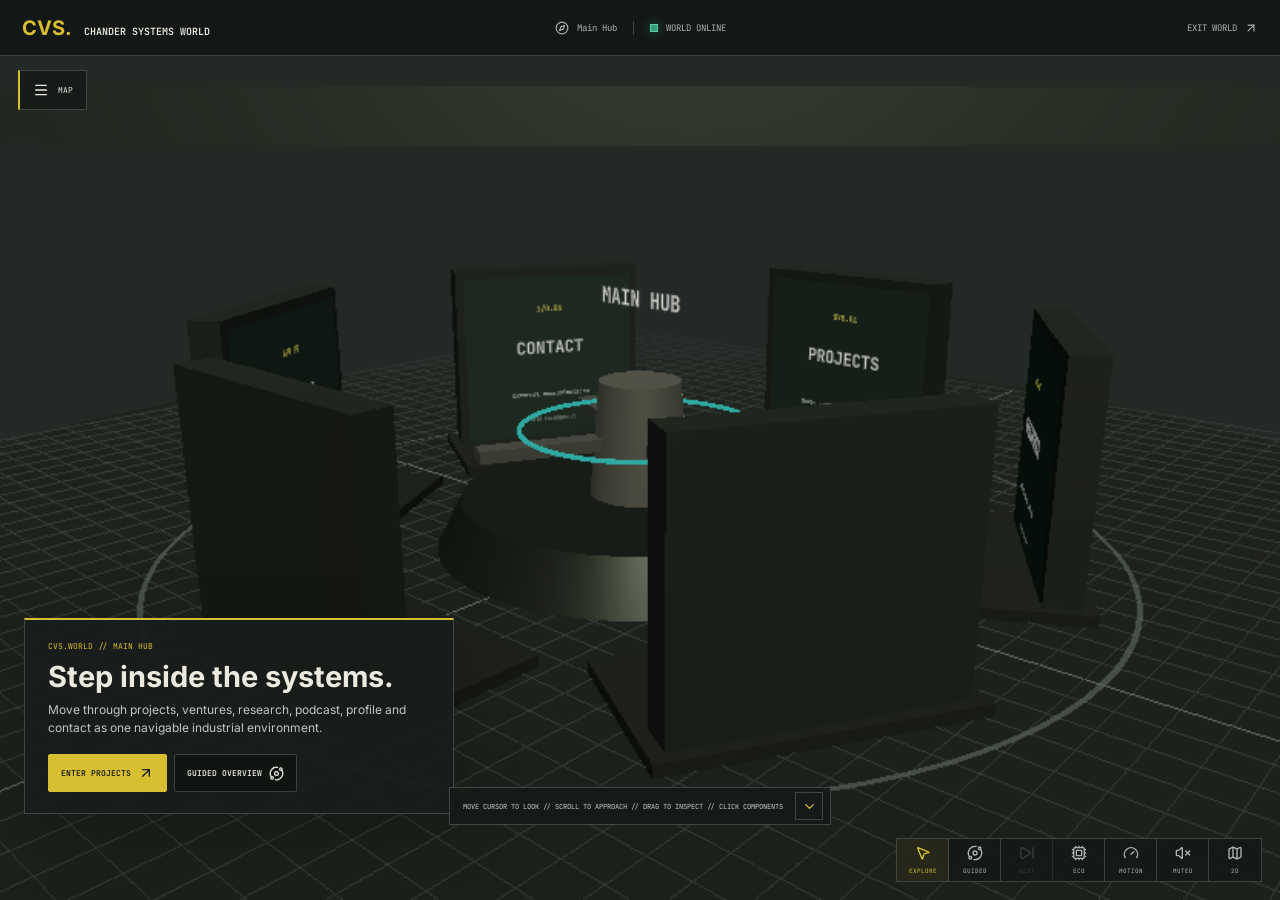
==== commit d2ccbb64: "Remove venture market validation claims" ====
--- a/chander-portfolio/world/index.html
+++ b/chander-portfolio/world/index.html
@@ -1 +1 @@
-<!DOCTYPE html><html lang="en"><head><meta charSet="utf-8"/><link rel="preconnect" href="/" crossorigin=""/><meta name="viewport" content="width=device-width, initial-scale=1"/><link rel="stylesheet" href="/chander-portfolio/_next/static/chunks/0qh0tvttr1dg1.css" data-precedence="next"/><link rel="stylesheet" href="/chander-portfolio/_next/static/chunks/2qxoc62-tq6jc.css" data-precedence="next"/><link rel="preload" as="script" fetchPriority="low" href="/chander-portfolio/_next/static/chunks/1u8kf-cumb-f7.js"/><script src="/chander-portfolio/_next/static/chunks/0ro772wcmsc4w.js" async=""></script><script src="/chander-portfolio/_next/static/chunks/09uts2_ifw52c.js" async=""></script><script src="/chander-portfolio/_next/static/chunks/3jh1u-s3k0bkk.js" async=""></script><script src="/chander-portfolio/_next/static/chunks/turbopack-1hiw7lk862gdo.js" async=""></script><script src="/chander-portfolio/_next/static/chunks/158myu8e_yme3.js" async=""></script><script src="/chander-portfolio/_next/static/chunks/26le5fy8g_hta.js" async=""></script><script src="/chander-portfolio/_next/static/chunks/2op7e3p19cf33.js" async=""></script><script src="/chander-portfolio/_next/static/chunks/0wghgjiuj_kxo.js" async=""></script><script src="/chander-portfolio/_next/static/chunks/3t_c0poyshn_c.js" async=""></script><script src="/chander-portfolio/_next/static/chunks/0rt7elh2aigcx.js" async=""></script><title>Chander Systems World | Interactive Automation Portfolio</title><meta name="description" content="Explore Chander Vinayak Sharma&#x27;s industrial automation portfolio as an interactive 3D engineering world with a simulated Motion and Safety laboratory."/><link rel="icon" href="/chander-portfolio/icon.svg?icon.0dpcyqkmdi800.svg" sizes="any" type="image/svg+xml"/><script src="/chander-portfolio/_next/static/chunks/0cz1d0mv5g_q7.js" noModule=""></script></head><body><div hidden=""><!--$--><!--/$--></div><script>(()=>{try{const n=performance.getEntriesByType('navigation')[0];const full=n?.type==='reload'||!sessionStorage.getItem('cvs-normal-entry-ready-v1');document.documentElement.dataset.cvsLoader=full?'full':'skip'}catch(e){document.documentElement.dataset.cvsLoader='full'}})();</script><main class="world-module__HOetxW__worldShell " data-world-mode="hub" data-interaction-mode="EXPLORE" data-world-initialized="false" data-render-quality="balanced" data-reduced-motion="false" data-camera-transitioning="false" data-safety-cable-connected="false" data-last-machine-event="SYSTEM OFF // CONNECT SAFETY LOOP" data-material-state="OFF" data-material-last-event="CELL OFF // POWER ON TO INITIALIZE" data-material-running="false" data-material-alarm="" data-material-throughput="0" data-material-rejects="0" data-material-box-progress="0" data-systems-room="amr-fleet" data-systems-status="READY" data-systems-alarm="" data-systems-last-event="000 // ROOM INITIALIZED" data-systems-elapsed="0.00" data-systems-position="0.0000" data-reliability-rms="0.0000" data-reliability-baseline-progress="0.0000" data-kairolog-records="" data-kairolog-lag="" data-latrack-workflow="" data-selected-component="" data-inspection-layer="" data-hovered-component="" data-cable-dragging="false" data-active-movable-object-count="1"></main><!--$--><!--/$--><script src="/chander-portfolio/_next/static/chunks/1u8kf-cumb-f7.js" id="_R_" async=""></script><script>(self.__next_f=self.__next_f||[]).push([0])</script><script>self.__next_f.push([1,"1:\"$Sreact.fragment\"\n2:I[39756,[\"/chander-portfolio/_next/static/chunks/158myu8e_yme3.js\"],\"default\"]\n3:I[37457,[\"/chander-portfolio/_next/static/chunks/158myu8e_yme3.js\"],\"default\"]\n4:I[34202,[\"/chander-portfolio/_next/static/chunks/158myu8e_yme3.js\",\"/chander-portfolio/_next/static/chunks/26le5fy8g_hta.js\",\"/chander-portfolio/_next/static/chunks/2op7e3p19cf33.js\",\"/chander-portfolio/_next/static/chunks/0wghgjiuj_kxo.js\",\"/chander-portfolio/_next/static/chunks/3t_c0poyshn_c.js\",\"/chander-portfolio/_next/static/chunks/0rt7elh2aigcx.js\"],\"default\"]\n5:I[97367,[\"/chander-portfolio/_next/static/chunks/158myu8e_yme3.js\"],\"OutletBoundary\"]\n6:\"$Sreact.suspense\"\n9:I[97367,[\"/chander-portfolio/_next/static/chunks/158myu8e_yme3.js\"],\"ViewportBoundary\"]\nb:I[97367,[\"/chander-portfolio/_next/static/chunks/158myu8e_yme3.js\"],\"MetadataBoundary\"]\nd:I[68027,[\"/chander-portfolio/_next/static/chunks/158myu8e_yme3.js\"],\"default\",1]\n:HL[\"/chander-portfolio/_next/static/chunks/0qh0tvttr1dg1.css\",\"style\"]\n:HC[\"/\",\"\"]\n:HL[\"/chander-portfolio/_next/static/chunks/2qxoc62-tq6jc.css\",\"style\"]\n"])</script><script>self.__next_f.push([1,"0:{\"P\":null,\"c\":[\"\",\"world\",\"\"],\"q\":\"\",\"i\":false,\"f\":[[[\"\",{\"children\":[\"world\",{\"children\":[\"__PAGE__\",{}]}]},\"$undefined\",\"$undefined\",16],[[\"$\",\"$1\",\"c\",{\"children\":[[[\"$\",\"link\",\"0\",{\"rel\":\"stylesheet\",\"href\":\"/chander-portfolio/_next/static/chunks/0qh0tvttr1dg1.css\",\"precedence\":\"next\",\"crossOrigin\":\"$undefined\",\"nonce\":\"$undefined\"}],[\"$\",\"script\",\"script-0\",{\"src\":\"/chander-portfolio/_next/static/chunks/158myu8e_yme3.js\",\"async\":true,\"nonce\":\"$undefined\"}]],[\"$\",\"html\",null,{\"lang\":\"en\",\"children\":[\"$\",\"body\",null,{\"children\":[[\"$\",\"script\",null,{\"dangerouslySetInnerHTML\":{\"__html\":\"(()=\u003e{try{const n=performance.getEntriesByType('navigation')[0];const full=n?.type==='reload'||!sessionStorage.getItem('cvs-normal-entry-ready-v1');document.documentElement.dataset.cvsLoader=full?'full':'skip'}catch(e){document.documentElement.dataset.cvsLoader='full'}})();\"}}],[\"$\",\"$L2\",null,{\"parallelRouterKey\":\"children\",\"error\":\"$undefined\",\"errorStyles\":\"$undefined\",\"errorScripts\":\"$undefined\",\"template\":[\"$\",\"$L3\",null,{}],\"templateStyles\":\"$undefined\",\"templateScripts\":\"$undefined\",\"notFound\":[[[\"$\",\"title\",null,{\"children\":\"404: This page could not be found.\"}],[\"$\",\"div\",null,{\"style\":{\"fontFamily\":\"system-ui,\\\"Segoe UI\\\",Roboto,Helvetica,Arial,sans-serif,\\\"Apple Color Emoji\\\",\\\"Segoe UI Emoji\\\"\",\"height\":\"100vh\",\"textAlign\":\"center\",\"display\":\"flex\",\"flexDirection\":\"column\",\"alignItems\":\"center\",\"justifyContent\":\"center\"},\"children\":[\"$\",\"div\",null,{\"children\":[[\"$\",\"style\",null,{\"dangerouslySetInnerHTML\":{\"__html\":\"body{color:#000;background:#fff;margin:0}.next-error-h1{border-right:1px solid rgba(0,0,0,.3)}@media (prefers-color-scheme:dark){body{color:#fff;background:#000}.next-error-h1{border-right:1px solid rgba(255,255,255,.3)}}\"}}],[\"$\",\"h1\",null,{\"className\":\"next-error-h1\",\"style\":{\"display\":\"inline-block\",\"margin\":\"0 20px 0 0\",\"padding\":\"0 23px 0 0\",\"fontSize\":24,\"fontWeight\":500,\"verticalAlign\":\"top\",\"lineHeight\":\"49px\"},\"children\":404}],[\"$\",\"div\",null,{\"style\":{\"display\":\"inline-block\"},\"children\":[\"$\",\"h2\",null,{\"style\":{\"fontSize\":14,\"fontWeight\":400,\"lineHeight\":\"49px\",\"margin\":0},\"children\":\"This page could not be found.\"}]}]]}]}]],[]],\"forbidden\":\"$undefined\",\"unauthorized\":\"$undefined\"}]]}]}]]}],{\"children\":[[\"$\",\"$1\",\"c\",{\"children\":[null,[\"$\",\"$L2\",null,{\"parallelRouterKey\":\"children\",\"error\":\"$undefined\",\"errorStyles\":\"$undefined\",\"errorScripts\":\"$undefined\",\"template\":[\"$\",\"$L3\",null,{}],\"templateStyles\":\"$undefined\",\"templateScripts\":\"$undefined\",\"notFound\":\"$undefined\",\"forbidden\":\"$undefined\",\"unauthorized\":\"$undefined\"}]]}],{\"children\":[[\"$\",\"$1\",\"c\",{\"children\":[[\"$\",\"$L4\",null,{}],[[\"$\",\"link\",\"0\",{\"rel\":\"stylesheet\",\"href\":\"/chander-portfolio/_next/static/chunks/2qxoc62-tq6jc.css\",\"precedence\":\"next\",\"crossOrigin\":\"$undefined\",\"nonce\":\"$undefined\"}],[\"$\",\"script\",\"script-0\",{\"src\":\"/chander-portfolio/_next/static/chunks/26le5fy8g_hta.js\",\"async\":true,\"nonce\":\"$undefined\"}],[\"$\",\"script\",\"script-1\",{\"src\":\"/chander-portfolio/_next/static/chunks/2op7e3p19cf33.js\",\"async\":true,\"nonce\":\"$undefined\"}],[\"$\",\"script\",\"script-2\",{\"src\":\"/chander-portfolio/_next/static/chunks/0wghgjiuj_kxo.js\",\"async\":true,\"nonce\":\"$undefined\"}],[\"$\",\"script\",\"script-3\",{\"src\":\"/chander-portfolio/_next/static/chunks/3t_c0poyshn_c.js\",\"async\":true,\"nonce\":\"$undefined\"}],[\"$\",\"script\",\"script-4\",{\"src\":\"/chander-portfolio/_next/static/chunks/0rt7elh2aigcx.js\",\"async\":true,\"nonce\":\"$undefined\"}]],[\"$\",\"$L5\",null,{\"children\":[\"$\",\"$6\",null,{\"name\":\"Next.MetadataOutlet\",\"children\":\"$@7\"}]}]]}],{},null,false,null]},null,false,\"$@8\"]},null,false,null],[\"$\",\"$1\",\"h\",{\"children\":[null,[\"$\",\"$L9\",null,{\"children\":\"$La\"}],[\"$\",\"div\",null,{\"hidden\":true,\"children\":[\"$\",\"$Lb\",null,{\"children\":[\"$\",\"$6\",null,{\"name\":\"Next.Metadata\",\"children\":\"$Lc\"}]}]}],null]}],false]],\"m\":\"$undefined\",\"G\":[\"$d\",[[\"$\",\"link\",\"0\",{\"rel\":\"stylesheet\",\"href\":\"/chander-portfolio/_next/static/chunks/0qh0tvttr1dg1.css\",\"precedence\":\"next\",\"crossOrigin\":\"$undefined\",\"nonce\":\"$undefined\"}]]],\"S\":true,\"h\":null,\"s\":\"$undefined\",\"l\":\"$undefined\",\"p\":\"$undefined\",\"d\":\"$undefined\",\"b\":\"uqc1agG-y_qn7TVQgQm7L\"}\n"])</script><script>self.__next_f.push([1,"e:[]\n8:\"$We\"\n"])</script><script>self.__next_f.push([1,"a:[[\"$\",\"meta\",\"0\",{\"charSet\":\"utf-8\"}],[\"$\",\"meta\",\"1\",{\"name\":\"viewport\",\"content\":\"width=device-width, initial-scale=1\"}]]\n"])</script><script>self.__next_f.push([1,"f:I[27201,[\"/chander-portfolio/_next/static/chunks/158myu8e_yme3.js\"],\"IconMark\"]\n7:null\nc:[[\"$\",\"title\",\"0\",{\"children\":\"Chander Systems World | Interactive Automation Portfolio\"}],[\"$\",\"meta\",\"1\",{\"name\":\"description\",\"content\":\"Explore Chander Vinayak Sharma's industrial automation portfolio as an interactive 3D engineering world with a simulated Motion and Safety laboratory.\"}],[\"$\",\"link\",\"2\",{\"rel\":\"icon\",\"href\":\"/chander-portfolio/icon.svg?icon.0dpcyqkmdi800.svg\",\"sizes\":\"any\",\"type\":\"image/svg+xml\"}],[\"$\",\"$Lf\",\"3\",{}]]\n"])</script></body></html>+<!DOCTYPE html><html lang="en"><head><meta charSet="utf-8"/><link rel="preconnect" href="/" crossorigin=""/><meta name="viewport" content="width=device-width, initial-scale=1"/><link rel="stylesheet" href="/chander-portfolio/_next/static/chunks/0qh0tvttr1dg1.css" data-precedence="next"/><link rel="stylesheet" href="/chander-portfolio/_next/static/chunks/2qxoc62-tq6jc.css" data-precedence="next"/><link rel="preload" as="script" fetchPriority="low" href="/chander-portfolio/_next/static/chunks/1u8kf-cumb-f7.js"/><script src="/chander-portfolio/_next/static/chunks/0ro772wcmsc4w.js" async=""></script><script src="/chander-portfolio/_next/static/chunks/09uts2_ifw52c.js" async=""></script><script src="/chander-portfolio/_next/static/chunks/3jh1u-s3k0bkk.js" async=""></script><script src="/chander-portfolio/_next/static/chunks/turbopack-1hiw7lk862gdo.js" async=""></script><script src="/chander-portfolio/_next/static/chunks/158myu8e_yme3.js" async=""></script><script src="/chander-portfolio/_next/static/chunks/34meua1u4_o3v.js" async=""></script><script src="/chander-portfolio/_next/static/chunks/1dm-gxuashfbr.js" async=""></script><script src="/chander-portfolio/_next/static/chunks/1o21piexdsjw_.js" async=""></script><script src="/chander-portfolio/_next/static/chunks/3t_c0poyshn_c.js" async=""></script><script src="/chander-portfolio/_next/static/chunks/0rt7elh2aigcx.js" async=""></script><title>Chander Systems World | Interactive Automation Portfolio</title><meta name="description" content="Explore Chander Vinayak Sharma&#x27;s industrial automation portfolio as an interactive 3D engineering world with a simulated Motion and Safety laboratory."/><link rel="icon" href="/chander-portfolio/icon.svg?icon.0dpcyqkmdi800.svg" sizes="any" type="image/svg+xml"/><script src="/chander-portfolio/_next/static/chunks/0cz1d0mv5g_q7.js" noModule=""></script></head><body><div hidden=""><!--$--><!--/$--></div><script>(()=>{try{const n=performance.getEntriesByType('navigation')[0];const full=n?.type==='reload'||!sessionStorage.getItem('cvs-normal-entry-ready-v1');document.documentElement.dataset.cvsLoader=full?'full':'skip'}catch(e){document.documentElement.dataset.cvsLoader='full'}})();</script><main class="world-module__HOetxW__worldShell " data-world-mode="hub" data-interaction-mode="EXPLORE" data-world-initialized="false" data-render-quality="balanced" data-reduced-motion="false" data-camera-transitioning="false" data-safety-cable-connected="false" data-last-machine-event="SYSTEM OFF // CONNECT SAFETY LOOP" data-material-state="OFF" data-material-last-event="CELL OFF // POWER ON TO INITIALIZE" data-material-running="false" data-material-alarm="" data-material-throughput="0" data-material-rejects="0" data-material-box-progress="0" data-systems-room="amr-fleet" data-systems-status="READY" data-systems-alarm="" data-systems-last-event="000 // ROOM INITIALIZED" data-systems-elapsed="0.00" data-systems-position="0.0000" data-reliability-rms="0.0000" data-reliability-baseline-progress="0.0000" data-kairolog-records="" data-kairolog-lag="" data-latrack-workflow="" data-selected-component="" data-inspection-layer="" data-hovered-component="" data-cable-dragging="false" data-active-movable-object-count="1"></main><!--$--><!--/$--><script src="/chander-portfolio/_next/static/chunks/1u8kf-cumb-f7.js" id="_R_" async=""></script><script>(self.__next_f=self.__next_f||[]).push([0])</script><script>self.__next_f.push([1,"1:\"$Sreact.fragment\"\n2:I[39756,[\"/chander-portfolio/_next/static/chunks/158myu8e_yme3.js\"],\"default\"]\n3:I[37457,[\"/chander-portfolio/_next/static/chunks/158myu8e_yme3.js\"],\"default\"]\n4:I[34202,[\"/chander-portfolio/_next/static/chunks/158myu8e_yme3.js\",\"/chander-portfolio/_next/static/chunks/34meua1u4_o3v.js\",\"/chander-portfolio/_next/static/chunks/1dm-gxuashfbr.js\",\"/chander-portfolio/_next/static/chunks/1o21piexdsjw_.js\",\"/chander-portfolio/_next/static/chunks/3t_c0poyshn_c.js\",\"/chander-portfolio/_next/static/chunks/0rt7elh2aigcx.js\"],\"default\"]\n5:I[97367,[\"/chander-portfolio/_next/static/chunks/158myu8e_yme3.js\"],\"OutletBoundary\"]\n6:\"$Sreact.suspense\"\n9:I[97367,[\"/chander-portfolio/_next/static/chunks/158myu8e_yme3.js\"],\"ViewportBoundary\"]\nb:I[97367,[\"/chander-portfolio/_next/static/chunks/158myu8e_yme3.js\"],\"MetadataBoundary\"]\nd:I[68027,[\"/chander-portfolio/_next/static/chunks/158myu8e_yme3.js\"],\"default\",1]\n:HL[\"/chander-portfolio/_next/static/chunks/0qh0tvttr1dg1.css\",\"style\"]\n:HC[\"/\",\"\"]\n:HL[\"/chander-portfolio/_next/static/chunks/2qxoc62-tq6jc.css\",\"style\"]\n"])</script><script>self.__next_f.push([1,"0:{\"P\":null,\"c\":[\"\",\"world\",\"\"],\"q\":\"\",\"i\":false,\"f\":[[[\"\",{\"children\":[\"world\",{\"children\":[\"__PAGE__\",{}]}]},\"$undefined\",\"$undefined\",16],[[\"$\",\"$1\",\"c\",{\"children\":[[[\"$\",\"link\",\"0\",{\"rel\":\"stylesheet\",\"href\":\"/chander-portfolio/_next/static/chunks/0qh0tvttr1dg1.css\",\"precedence\":\"next\",\"crossOrigin\":\"$undefined\",\"nonce\":\"$undefined\"}],[\"$\",\"script\",\"script-0\",{\"src\":\"/chander-portfolio/_next/static/chunks/158myu8e_yme3.js\",\"async\":true,\"nonce\":\"$undefined\"}]],[\"$\",\"html\",null,{\"lang\":\"en\",\"children\":[\"$\",\"body\",null,{\"children\":[[\"$\",\"script\",null,{\"dangerouslySetInnerHTML\":{\"__html\":\"(()=\u003e{try{const n=performance.getEntriesByType('navigation')[0];const full=n?.type==='reload'||!sessionStorage.getItem('cvs-normal-entry-ready-v1');document.documentElement.dataset.cvsLoader=full?'full':'skip'}catch(e){document.documentElement.dataset.cvsLoader='full'}})();\"}}],[\"$\",\"$L2\",null,{\"parallelRouterKey\":\"children\",\"error\":\"$undefined\",\"errorStyles\":\"$undefined\",\"errorScripts\":\"$undefined\",\"template\":[\"$\",\"$L3\",null,{}],\"templateStyles\":\"$undefined\",\"templateScripts\":\"$undefined\",\"notFound\":[[[\"$\",\"title\",null,{\"children\":\"404: This page could not be found.\"}],[\"$\",\"div\",null,{\"style\":{\"fontFamily\":\"system-ui,\\\"Segoe UI\\\",Roboto,Helvetica,Arial,sans-serif,\\\"Apple Color Emoji\\\",\\\"Segoe UI Emoji\\\"\",\"height\":\"100vh\",\"textAlign\":\"center\",\"display\":\"flex\",\"flexDirection\":\"column\",\"alignItems\":\"center\",\"justifyContent\":\"center\"},\"children\":[\"$\",\"div\",null,{\"children\":[[\"$\",\"style\",null,{\"dangerouslySetInnerHTML\":{\"__html\":\"body{color:#000;background:#fff;margin:0}.next-error-h1{border-right:1px solid rgba(0,0,0,.3)}@media (prefers-color-scheme:dark){body{color:#fff;background:#000}.next-error-h1{border-right:1px solid rgba(255,255,255,.3)}}\"}}],[\"$\",\"h1\",null,{\"className\":\"next-error-h1\",\"style\":{\"display\":\"inline-block\",\"margin\":\"0 20px 0 0\",\"padding\":\"0 23px 0 0\",\"fontSize\":24,\"fontWeight\":500,\"verticalAlign\":\"top\",\"lineHeight\":\"49px\"},\"children\":404}],[\"$\",\"div\",null,{\"style\":{\"display\":\"inline-block\"},\"children\":[\"$\",\"h2\",null,{\"style\":{\"fontSize\":14,\"fontWeight\":400,\"lineHeight\":\"49px\",\"margin\":0},\"children\":\"This page could not be found.\"}]}]]}]}]],[]],\"forbidden\":\"$undefined\",\"unauthorized\":\"$undefined\"}]]}]}]]}],{\"children\":[[\"$\",\"$1\",\"c\",{\"children\":[null,[\"$\",\"$L2\",null,{\"parallelRouterKey\":\"children\",\"error\":\"$undefined\",\"errorStyles\":\"$undefined\",\"errorScripts\":\"$undefined\",\"template\":[\"$\",\"$L3\",null,{}],\"templateStyles\":\"$undefined\",\"templateScripts\":\"$undefined\",\"notFound\":\"$undefined\",\"forbidden\":\"$undefined\",\"unauthorized\":\"$undefined\"}]]}],{\"children\":[[\"$\",\"$1\",\"c\",{\"children\":[[\"$\",\"$L4\",null,{}],[[\"$\",\"link\",\"0\",{\"rel\":\"stylesheet\",\"href\":\"/chander-portfolio/_next/static/chunks/2qxoc62-tq6jc.css\",\"precedence\":\"next\",\"crossOrigin\":\"$undefined\",\"nonce\":\"$undefined\"}],[\"$\",\"script\",\"script-0\",{\"src\":\"/chander-portfolio/_next/static/chunks/34meua1u4_o3v.js\",\"async\":true,\"nonce\":\"$undefined\"}],[\"$\",\"script\",\"script-1\",{\"src\":\"/chander-portfolio/_next/static/chunks/1dm-gxuashfbr.js\",\"async\":true,\"nonce\":\"$undefined\"}],[\"$\",\"script\",\"script-2\",{\"src\":\"/chander-portfolio/_next/static/chunks/1o21piexdsjw_.js\",\"async\":true,\"nonce\":\"$undefined\"}],[\"$\",\"script\",\"script-3\",{\"src\":\"/chander-portfolio/_next/static/chunks/3t_c0poyshn_c.js\",\"async\":true,\"nonce\":\"$undefined\"}],[\"$\",\"script\",\"script-4\",{\"src\":\"/chander-portfolio/_next/static/chunks/0rt7elh2aigcx.js\",\"async\":true,\"nonce\":\"$undefined\"}]],[\"$\",\"$L5\",null,{\"children\":[\"$\",\"$6\",null,{\"name\":\"Next.MetadataOutlet\",\"children\":\"$@7\"}]}]]}],{},null,false,null]},null,false,\"$@8\"]},null,false,null],[\"$\",\"$1\",\"h\",{\"children\":[null,[\"$\",\"$L9\",null,{\"children\":\"$La\"}],[\"$\",\"div\",null,{\"hidden\":true,\"children\":[\"$\",\"$Lb\",null,{\"children\":[\"$\",\"$6\",null,{\"name\":\"Next.Metadata\",\"children\":\"$Lc\"}]}]}],null]}],false]],\"m\":\"$undefined\",\"G\":[\"$d\",[[\"$\",\"link\",\"0\",{\"rel\":\"stylesheet\",\"href\":\"/chander-portfolio/_next/static/chunks/0qh0tvttr1dg1.css\",\"precedence\":\"next\",\"crossOrigin\":\"$undefined\",\"nonce\":\"$undefined\"}]]],\"S\":true,\"h\":null,\"s\":\"$undefined\",\"l\":\"$undefined\",\"p\":\"$undefined\",\"d\":\"$undefined\",\"b\":\"uqc1agG-y_qn7TVQgQm7L\"}\n"])</script><script>self.__next_f.push([1,"e:[]\n8:\"$We\"\n"])</script><script>self.__next_f.push([1,"a:[[\"$\",\"meta\",\"0\",{\"charSet\":\"utf-8\"}],[\"$\",\"meta\",\"1\",{\"name\":\"viewport\",\"content\":\"width=device-width, initial-scale=1\"}]]\n"])</script><script>self.__next_f.push([1,"f:I[27201,[\"/chander-portfolio/_next/static/chunks/158myu8e_yme3.js\"],\"IconMark\"]\n7:null\nc:[[\"$\",\"title\",\"0\",{\"children\":\"Chander Systems World | Interactive Automation Portfolio\"}],[\"$\",\"meta\",\"1\",{\"name\":\"description\",\"content\":\"Explore Chander Vinayak Sharma's industrial automation portfolio as an interactive 3D engineering world with a simulated Motion and Safety laboratory.\"}],[\"$\",\"link\",\"2\",{\"rel\":\"icon\",\"href\":\"/chander-portfolio/icon.svg?icon.0dpcyqkmdi800.svg\",\"sizes\":\"any\",\"type\":\"image/svg+xml\"}],[\"$\",\"$Lf\",\"3\",{}]]\n"])</script></body></html>
